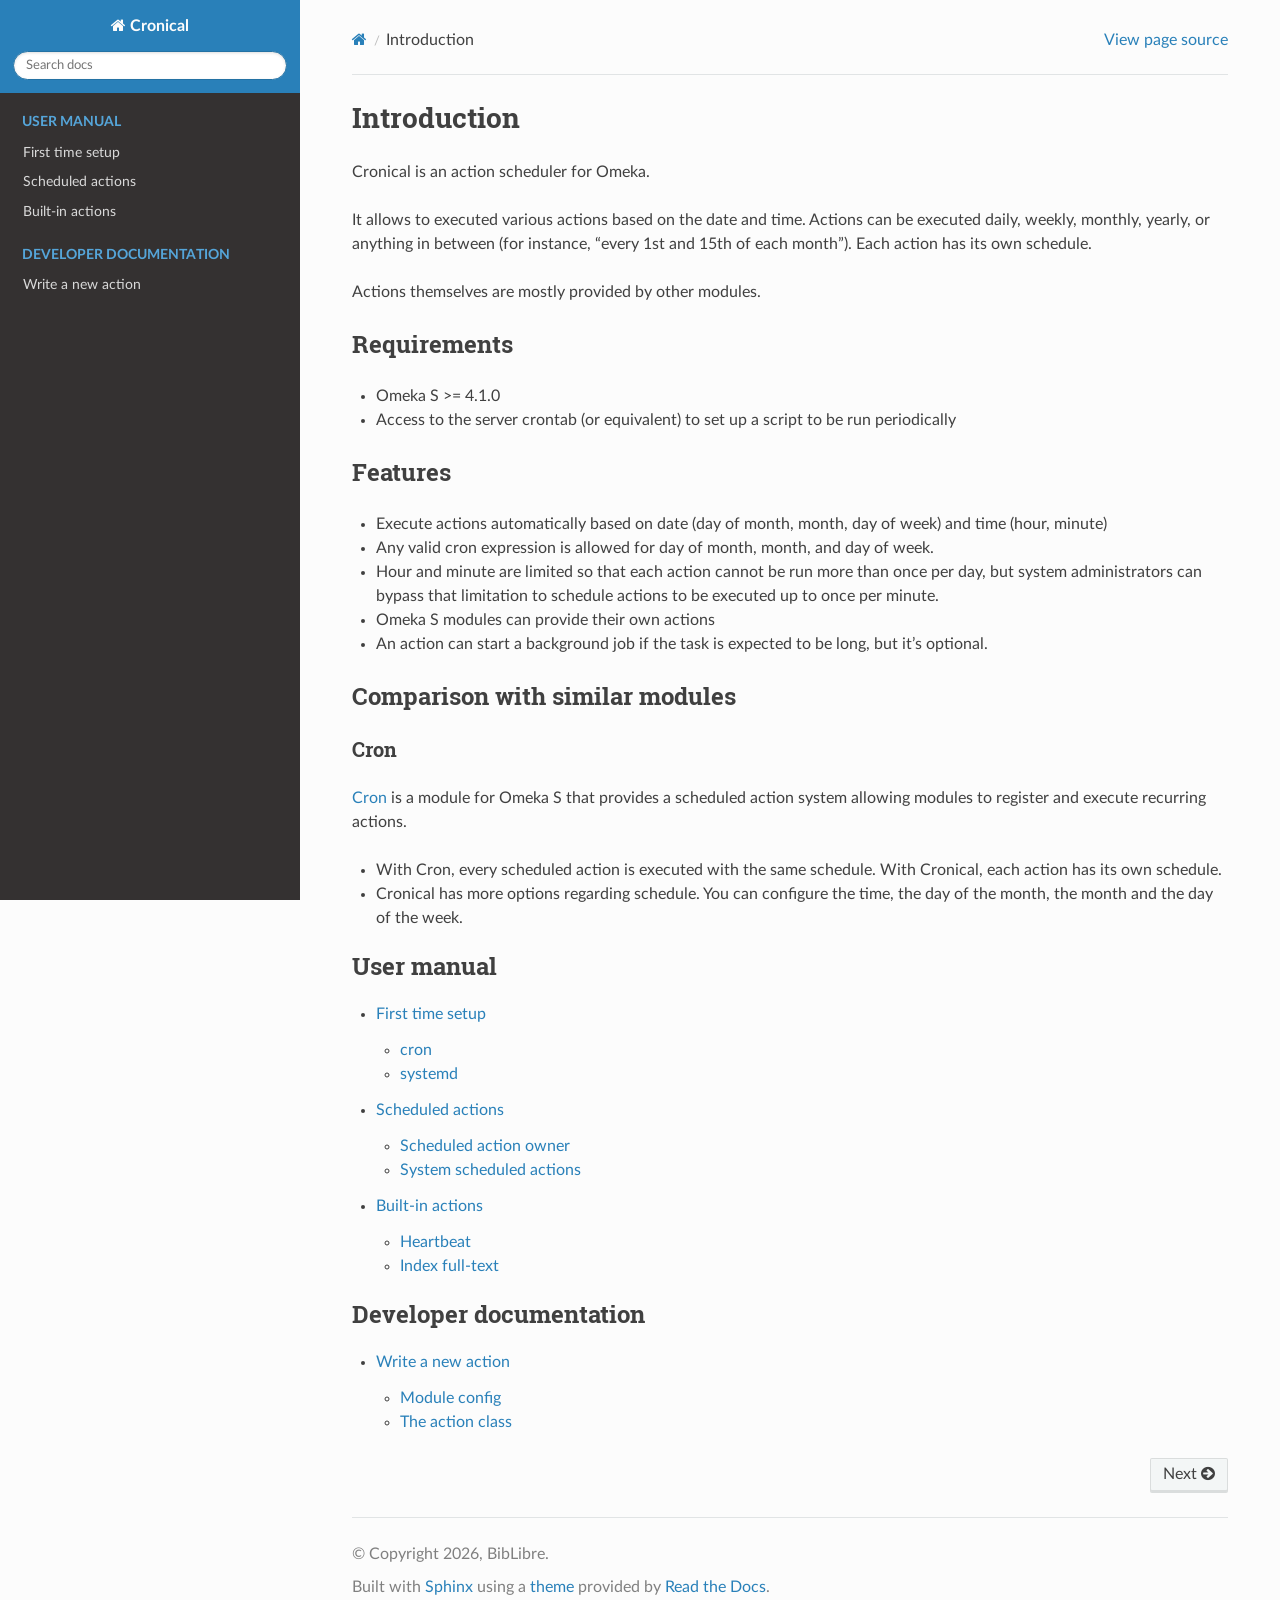
==== en/index.html @ c2c5d92f "Drone build: 1 Triggered-by: f2493c6658b05a4d5b00045bb28b6f10b53c7723" ====
<!DOCTYPE html>
<html class="writer-html5" lang="en" data-content_root="./">
<head>
  <meta charset="utf-8" /><meta name="viewport" content="width=device-width, initial-scale=1" />

  <meta name="viewport" content="width=device-width, initial-scale=1.0" />
  <title>Introduction &mdash; Cronical  documentation</title>
      <link rel="stylesheet" type="text/css" href="_static/pygments.css?v=b86133f3" />
      <link rel="stylesheet" type="text/css" href="_static/css/theme.css?v=9edc463e" />
      <link rel="stylesheet" type="text/css" href="_static/css/custom.css?v=e9c544c0" />

  
      <script src="_static/jquery.js?v=5d32c60e"></script>
      <script src="_static/_sphinx_javascript_frameworks_compat.js?v=2cd50e6c"></script>
      <script src="_static/documentation_options.js?v=5929fcd5"></script>
      <script src="_static/doctools.js?v=fd6eb6e6"></script>
      <script src="_static/sphinx_highlight.js?v=6ffebe34"></script>
    <script src="_static/js/theme.js"></script>
    <link rel="index" title="Index" href="genindex.html" />
    <link rel="search" title="Search" href="search.html" />
    <link rel="next" title="First time setup" href="first-time-setup.html" /> 
</head>

<body class="wy-body-for-nav"> 
  <div class="wy-grid-for-nav">
    <nav data-toggle="wy-nav-shift" class="wy-nav-side">
      <div class="wy-side-scroll">
        <div class="wy-side-nav-search" >

          
          
          <a href="#" class="icon icon-home">
            Cronical
          </a>
<div role="search">
  <form id="rtd-search-form" class="wy-form" action="search.html" method="get">
    <input type="text" name="q" placeholder="Search docs" aria-label="Search docs" />
    <input type="hidden" name="check_keywords" value="yes" />
    <input type="hidden" name="area" value="default" />
  </form>
</div>
        </div><div class="wy-menu wy-menu-vertical" data-spy="affix" role="navigation" aria-label="Navigation menu">
              <p class="caption" role="heading"><span class="caption-text">User manual</span></p>
<ul>
<li class="toctree-l1"><a class="reference internal" href="first-time-setup.html">First time setup</a></li>
<li class="toctree-l1"><a class="reference internal" href="scheduled-actions.html">Scheduled actions</a></li>
<li class="toctree-l1"><a class="reference internal" href="builtin-actions.html">Built-in actions</a></li>
</ul>
<p class="caption" role="heading"><span class="caption-text">Developer documentation</span></p>
<ul>
<li class="toctree-l1"><a class="reference internal" href="developer/write-new-action.html">Write a new action</a></li>
</ul>

        </div>
      </div>
    </nav>

    <section data-toggle="wy-nav-shift" class="wy-nav-content-wrap"><nav class="wy-nav-top" aria-label="Mobile navigation menu" >
          <i data-toggle="wy-nav-top" class="fa fa-bars"></i>
          <a href="#">Cronical</a>
      </nav>

      <div class="wy-nav-content">
        <div class="rst-content">
          <div role="navigation" aria-label="Page navigation">
  <ul class="wy-breadcrumbs">
      <li><a href="#" class="icon icon-home" aria-label="Home"></a></li>
      <li class="breadcrumb-item active">Introduction</li>
      <li class="wy-breadcrumbs-aside">
            <a href="_sources/index.rst.txt" rel="nofollow"> View page source</a>
      </li>
  </ul>
  <hr/>
</div>
          <div role="main" class="document" itemscope="itemscope" itemtype="http://schema.org/Article">
           <div itemprop="articleBody">
             
  <section id="introduction">
<h1>Introduction<a class="headerlink" href="#introduction" title="Link to this heading"></a></h1>
<p>Cronical is an action scheduler for Omeka.</p>
<p>It allows to executed various actions based on the date and time. Actions can
be executed daily, weekly, monthly, yearly, or anything in between (for
instance, “every 1st and 15th of each month”). Each action has its own
schedule.</p>
<p>Actions themselves are mostly provided by other modules.</p>
<section id="requirements">
<h2>Requirements<a class="headerlink" href="#requirements" title="Link to this heading"></a></h2>
<ul class="simple">
<li><p>Omeka S &gt;= 4.1.0</p></li>
<li><p>Access to the server crontab (or equivalent) to set up a script to be run
periodically</p></li>
</ul>
</section>
<section id="features">
<h2>Features<a class="headerlink" href="#features" title="Link to this heading"></a></h2>
<ul class="simple">
<li><p>Execute actions automatically based on date (day of month, month, day of
week) and time (hour, minute)</p></li>
<li><p>Any valid cron expression is allowed for day of month, month, and day of week.</p></li>
<li><p>Hour and minute are limited so that each action cannot be run more than once
per day, but system administrators can bypass that limitation to schedule
actions to be executed up to once per minute.</p></li>
<li><p>Omeka S modules can provide their own actions</p></li>
<li><p>An action can start a background job if the task is expected to be long, but
it’s optional.</p></li>
</ul>
</section>
<section id="comparison-with-similar-modules">
<h2>Comparison with similar modules<a class="headerlink" href="#comparison-with-similar-modules" title="Link to this heading"></a></h2>
<section id="cron">
<h3>Cron<a class="headerlink" href="#cron" title="Link to this heading"></a></h3>
<p><a class="reference external" href="https://omeka.org/s/modules/Cron/">Cron</a> is a module for Omeka S that provides
a scheduled action system allowing modules to register and execute recurring
actions.</p>
<ul class="simple">
<li><p>With Cron, every scheduled action is executed with the same schedule. With
Cronical, each action has its own schedule.</p></li>
<li><p>Cronical has more options regarding schedule. You can configure the time, the
day of the month, the month and the day of the week.</p></li>
</ul>
<div class="toctree-wrapper compound">
<p class="caption" role="heading"><span class="caption-text">User manual</span></p>
<ul>
<li class="toctree-l1"><a class="reference internal" href="first-time-setup.html">First time setup</a><ul>
<li class="toctree-l2"><a class="reference internal" href="first-time-setup.html#cron">cron</a></li>
<li class="toctree-l2"><a class="reference internal" href="first-time-setup.html#systemd">systemd</a></li>
</ul>
</li>
<li class="toctree-l1"><a class="reference internal" href="scheduled-actions.html">Scheduled actions</a><ul>
<li class="toctree-l2"><a class="reference internal" href="scheduled-actions.html#scheduled-action-owner">Scheduled action owner</a></li>
<li class="toctree-l2"><a class="reference internal" href="scheduled-actions.html#system-scheduled-actions">System scheduled actions</a></li>
</ul>
</li>
<li class="toctree-l1"><a class="reference internal" href="builtin-actions.html">Built-in actions</a><ul>
<li class="toctree-l2"><a class="reference internal" href="builtin-actions.html#heartbeat">Heartbeat</a></li>
<li class="toctree-l2"><a class="reference internal" href="builtin-actions.html#index-full-text">Index full-text</a></li>
</ul>
</li>
</ul>
</div>
<div class="toctree-wrapper compound">
<p class="caption" role="heading"><span class="caption-text">Developer documentation</span></p>
<ul>
<li class="toctree-l1"><a class="reference internal" href="developer/write-new-action.html">Write a new action</a><ul>
<li class="toctree-l2"><a class="reference internal" href="developer/write-new-action.html#module-config">Module config</a></li>
<li class="toctree-l2"><a class="reference internal" href="developer/write-new-action.html#the-action-class">The action class</a></li>
</ul>
</li>
</ul>
</div>
</section>
</section>
</section>


           </div>
          </div>
          <footer><div class="rst-footer-buttons" role="navigation" aria-label="Footer">
        <a href="first-time-setup.html" class="btn btn-neutral float-right" title="First time setup" accesskey="n" rel="next">Next <span class="fa fa-arrow-circle-right" aria-hidden="true"></span></a>
    </div>

  <hr/>

  <div role="contentinfo">
    <p>&#169; Copyright 2026, BibLibre.</p>
  </div>

  Built with <a href="https://www.sphinx-doc.org/">Sphinx</a> using a
    <a href="https://github.com/readthedocs/sphinx_rtd_theme">theme</a>
    provided by <a href="https://readthedocs.org">Read the Docs</a>.
   

</footer>
        </div>
      </div>
    </section>
  </div>
  <script>
      jQuery(function () {
          SphinxRtdTheme.Navigation.enable(true);
      });
  </script> 

</body>
</html>
---- en/_static/pygments.css ----
pre { line-height: 125%; }
td.linenos .normal { color: inherit; background-color: transparent; padding-left: 5px; padding-right: 5px; }
span.linenos { color: inherit; background-color: transparent; padding-left: 5px; padding-right: 5px; }
td.linenos .special { color: #000000; background-color: #ffffc0; padding-left: 5px; padding-right: 5px; }
span.linenos.special { color: #000000; background-color: #ffffc0; padding-left: 5px; padding-right: 5px; }
.highlight .hll { background-color: #ffffcc }
.highlight { background: #f8f8f8; }
.highlight .c { color: #3D7B7B; font-style: italic } /* Comment */
.highlight .err { border: 1px solid #F00 } /* Error */
.highlight .k { color: #008000; font-weight: bold } /* Keyword */
.highlight .o { color: #666 } /* Operator */
.highlight .ch { color: #3D7B7B; font-style: italic } /* Comment.Hashbang */
.highlight .cm { color: #3D7B7B; font-style: italic } /* Comment.Multiline */
.highlight .cp { color: #9C6500 } /* Comment.Preproc */
.highlight .cpf { color: #3D7B7B; font-style: italic } /* Comment.PreprocFile */
.highlight .c1 { color: #3D7B7B; font-style: italic } /* Comment.Single */
.highlight .cs { color: #3D7B7B; font-style: italic } /* Comment.Special */
.highlight .gd { color: #A00000 } /* Generic.Deleted */
.highlight .ge { font-style: italic } /* Generic.Emph */
.highlight .ges { font-weight: bold; font-style: italic } /* Generic.EmphStrong */
.highlight .gr { color: #E40000 } /* Generic.Error */
.highlight .gh { color: #000080; font-weight: bold } /* Generic.Heading */
.highlight .gi { color: #008400 } /* Generic.Inserted */
.highlight .go { color: #717171 } /* Generic.Output */
.highlight .gp { color: #000080; font-weight: bold } /* Generic.Prompt */
.highlight .gs { font-weight: bold } /* Generic.Strong */
.highlight .gu { color: #800080; font-weight: bold } /* Generic.Subheading */
.highlight .gt { color: #04D } /* Generic.Traceback */
.highlight .kc { color: #008000; font-weight: bold } /* Keyword.Constant */
.highlight .kd { color: #008000; font-weight: bold } /* Keyword.Declaration */
.highlight .kn { color: #008000; font-weight: bold } /* Keyword.Namespace */
.highlight .kp { color: #008000 } /* Keyword.Pseudo */
.highlight .kr { color: #008000; font-weight: bold } /* Keyword.Reserved */
.highlight .kt { color: #B00040 } /* Keyword.Type */
.highlight .m { color: #666 } /* Literal.Number */
.highlight .s { color: #BA2121 } /* Literal.String */
.highlight .na { color: #687822 } /* Name.Attribute */
.highlight .nb { color: #008000 } /* Name.Builtin */
.highlight .nc { color: #00F; font-weight: bold } /* Name.Class */
.highlight .no { color: #800 } /* Name.Constant */
.highlight .nd { color: #A2F } /* Name.Decorator */
.highlight .ni { color: #717171; font-weight: bold } /* Name.Entity */
.highlight .ne { color: #CB3F38; font-weight: bold } /* Name.Exception */
.highlight .nf { color: #00F } /* Name.Function */
.highlight .nl { color: #767600 } /* Name.Label */
.highlight .nn { color: #00F; font-weight: bold } /* Name.Namespace */
.highlight .nt { color: #008000; font-weight: bold } /* Name.Tag */
.highlight .nv { color: #19177C } /* Name.Variable */
.highlight .ow { color: #A2F; font-weight: bold } /* Operator.Word */
.highlight .w { color: #BBB } /* Text.Whitespace */
.highlight .mb { color: #666 } /* Literal.Number.Bin */
.highlight .mf { color: #666 } /* Literal.Number.Float */
.highlight .mh { color: #666 } /* Literal.Number.Hex */
.highlight .mi { color: #666 } /* Literal.Number.Integer */
.highlight .mo { color: #666 } /* Literal.Number.Oct */
.highlight .sa { color: #BA2121 } /* Literal.String.Affix */
.highlight .sb { color: #BA2121 } /* Literal.String.Backtick */
.highlight .sc { color: #BA2121 } /* Literal.String.Char */
.highlight .dl { color: #BA2121 } /* Literal.String.Delimiter */
.highlight .sd { color: #BA2121; font-style: italic } /* Literal.String.Doc */
.highlight .s2 { color: #BA2121 } /* Literal.String.Double */
.highlight .se { color: #AA5D1F; font-weight: bold } /* Literal.String.Escape */
.highlight .sh { color: #BA2121 } /* Literal.String.Heredoc */
.highlight .si { color: #A45A77; font-weight: bold } /* Literal.String.Interpol */
.highlight .sx { color: #008000 } /* Literal.String.Other */
.highlight .sr { color: #A45A77 } /* Literal.String.Regex */
.highlight .s1 { color: #BA2121 } /* Literal.String.Single */
.highlight .ss { color: #19177C } /* Literal.String.Symbol */
.highlight .bp { color: #008000 } /* Name.Builtin.Pseudo */
.highlight .fm { color: #00F } /* Name.Function.Magic */
.highlight .vc { color: #19177C } /* Name.Variable.Class */
.highlight .vg { color: #19177C } /* Name.Variable.Global */
.highlight .vi { color: #19177C } /* Name.Variable.Instance */
.highlight .vm { color: #19177C } /* Name.Variable.Magic */
.highlight .il { color: #666 } /* Literal.Number.Integer.Long */
---- en/_static/css/theme.css ----
html{box-sizing:border-box}*,:after,:before{box-sizing:inherit}article,aside,details,figcaption,figure,footer,header,hgroup,nav,section{display:block}audio,canvas,video{display:inline-block;*display:inline;*zoom:1}[hidden],audio:not([controls]){display:none}*{-webkit-box-sizing:border-box;-moz-box-sizing:border-box;box-sizing:border-box}html{font-size:100%;-webkit-text-size-adjust:100%;-ms-text-size-adjust:100%}body{margin:0}a:active,a:hover{outline:0}abbr[title]{border-bottom:1px dotted}b,strong{font-weight:700}blockquote{margin:0}dfn{font-style:italic}ins{background:#ff9;text-decoration:none}ins,mark{color:#000}mark{background:#ff0;font-style:italic;font-weight:700}.rst-content code,.rst-content tt,code,kbd,pre,samp{font-family:monospace,serif;_font-family:courier new,monospace;font-size:1em}pre{white-space:pre}q{quotes:none}q:after,q:before{content:"";content:none}small{font-size:85%}sub,sup{font-size:75%;line-height:0;position:relative;vertical-align:baseline}sup{top:-.5em}sub{bottom:-.25em}dl,ol,ul{margin:0;padding:0;list-style:none;list-style-image:none}li{list-style:none}dd{margin:0}img{border:0;-ms-interpolation-mode:bicubic;vertical-align:middle;max-width:100%}svg:not(:root){overflow:hidden}figure,form{margin:0}label{cursor:pointer}button,input,select,textarea{font-size:100%;margin:0;vertical-align:baseline;*vertical-align:middle}button,input{line-height:normal}button,input[type=button],input[type=reset],input[type=submit]{cursor:pointer;-webkit-appearance:button;*overflow:visible}button[disabled],input[disabled]{cursor:default}input[type=search]{-webkit-appearance:textfield;-moz-box-sizing:content-box;-webkit-box-sizing:content-box;box-sizing:content-box}textarea{resize:vertical}table{border-collapse:collapse;border-spacing:0}td{vertical-align:top}.chromeframe{margin:.2em 0;background:#ccc;color:#000;padding:.2em 0}.ir{display:block;border:0;text-indent:-999em;overflow:hidden;background-color:transparent;background-repeat:no-repeat;text-align:left;direction:ltr;*line-height:0}.ir br{display:none}.hidden{display:none!important;visibility:hidden}.visuallyhidden{border:0;clip:rect(0 0 0 0);height:1px;margin:-1px;overflow:hidden;padding:0;position:absolute;width:1px}.visuallyhidden.focusable:active,.visuallyhidden.focusable:focus{clip:auto;height:auto;margin:0;overflow:visible;position:static;width:auto}.invisible{visibility:hidden}.relative{position:relative}big,small{font-size:100%}@media print{body,html,section{background:none!important}*{box-shadow:none!important;text-shadow:none!important;filter:none!important;-ms-filter:none!important}a,a:visited{text-decoration:underline}.ir a:after,a[href^="#"]:after,a[href^="javascript:"]:after{content:""}blockquote,pre{page-break-inside:avoid}thead{display:table-header-group}img,tr{page-break-inside:avoid}img{max-width:100%!important}@page{margin:.5cm}.rst-content .toctree-wrapper>p.caption,h2,h3,p{orphans:3;widows:3}.rst-content .toctree-wrapper>p.caption,h2,h3{page-break-after:avoid}}.btn,.fa:before,.icon:before,.rst-content .admonition,.rst-content .admonition-title:before,.rst-content .admonition-todo,.rst-content .attention,.rst-content .caution,.rst-content .code-block-caption .headerlink:before,.rst-content .danger,.rst-content .eqno .headerlink:before,.rst-content .error,.rst-content .hint,.rst-content .important,.rst-content .note,.rst-content .seealso,.rst-content .tip,.rst-content .warning,.rst-content code.download span:first-child:before,.rst-content dl dt .headerlink:before,.rst-content h1 .headerlink:before,.rst-content h2 .headerlink:before,.rst-content h3 .headerlink:before,.rst-content h4 .headerlink:before,.rst-content h5 .headerlink:before,.rst-content h6 .headerlink:before,.rst-content p.caption .headerlink:before,.rst-content p .headerlink:before,.rst-content table>caption .headerlink:before,.rst-content tt.download span:first-child:before,.wy-alert,.wy-dropdown .caret:before,.wy-inline-validate.wy-inline-validate-danger .wy-input-context:before,.wy-inline-validate.wy-inline-validate-info .wy-input-context:before,.wy-inline-validate.wy-inline-validate-success .wy-input-context:before,.wy-inline-validate.wy-inline-validate-warning .wy-input-context:before,.wy-menu-vertical li.current>a button.toctree-expand:before,.wy-menu-vertical li.on a button.toctree-expand:before,.wy-menu-vertical li button.toctree-expand:before,input[type=color],input[type=date],input[type=datetime-local],input[type=datetime],input[type=email],input[type=month],input[type=number],input[type=password],input[type=search],input[type=tel],input[type=text],input[type=time],input[type=url],input[type=week],select,textarea{-webkit-font-smoothing:antialiased}.clearfix{*zoom:1}.clearfix:after,.clearfix:before{display:table;content:""}.clearfix:after{clear:both}/*!
 *  Font Awesome 4.7.0 by @davegandy - http://fontawesome.io - @fontawesome
 *  License - http://fontawesome.io/license (Font: SIL OFL 1.1, CSS: MIT License)
 */@font-face{font-family:FontAwesome;src:url(fonts/fontawesome-webfont.eot?674f50d287a8c48dc19ba404d20fe713);src:url(fonts/fontawesome-webfont.eot?674f50d287a8c48dc19ba404d20fe713?#iefix&v=4.7.0) format("embedded-opentype"),url(fonts/fontawesome-webfont.woff2?af7ae505a9eed503f8b8e6982036873e) format("woff2"),url(fonts/fontawesome-webfont.woff?fee66e712a8a08eef5805a46892932ad) format("woff"),url(fonts/fontawesome-webfont.ttf?b06871f281fee6b241d60582ae9369b9) format("truetype"),url(fonts/fontawesome-webfont.svg?912ec66d7572ff821749319396470bde#fontawesomeregular) format("svg");font-weight:400;font-style:normal}.fa,.icon,.rst-content .admonition-title,.rst-content .code-block-caption .headerlink,.rst-content .eqno .headerlink,.rst-content code.download span:first-child,.rst-content dl dt .headerlink,.rst-content h1 .headerlink,.rst-content h2 .headerlink,.rst-content h3 .headerlink,.rst-content h4 .headerlink,.rst-content h5 .headerlink,.rst-content h6 .headerlink,.rst-content p.caption .headerlink,.rst-content p .headerlink,.rst-content table>caption .headerlink,.rst-content tt.download span:first-child,.wy-menu-vertical li.current>a button.toctree-expand,.wy-menu-vertical li.on a button.toctree-expand,.wy-menu-vertical li button.toctree-expand{display:inline-block;font:normal normal normal 14px/1 FontAwesome;font-size:inherit;text-rendering:auto;-webkit-font-smoothing:antialiased;-moz-osx-font-smoothing:grayscale}.fa-lg{font-size:1.33333em;line-height:.75em;vertical-align:-15%}.fa-2x{font-size:2em}.fa-3x{font-size:3em}.fa-4x{font-size:4em}.fa-5x{font-size:5em}.fa-fw{width:1.28571em;text-align:center}.fa-ul{padding-left:0;margin-left:2.14286em;list-style-type:none}.fa-ul>li{position:relative}.fa-li{position:absolute;left:-2.14286em;width:2.14286em;top:.14286em;text-align:center}.fa-li.fa-lg{left:-1.85714em}.fa-border{padding:.2em .25em .15em;border:.08em solid #eee;border-radius:.1em}.fa-pull-left{float:left}.fa-pull-right{float:right}.fa-pull-left.icon,.fa.fa-pull-left,.rst-content .code-block-caption .fa-pull-left.headerlink,.rst-content .eqno .fa-pull-left.headerlink,.rst-content .fa-pull-left.admonition-title,.rst-content code.download span.fa-pull-left:first-child,.rst-content dl dt .fa-pull-left.headerlink,.rst-content h1 .fa-pull-left.headerlink,.rst-content h2 .fa-pull-left.headerlink,.rst-content h3 .fa-pull-left.headerlink,.rst-content h4 .fa-pull-left.headerlink,.rst-content h5 .fa-pull-left.headerlink,.rst-content h6 .fa-pull-left.headerlink,.rst-content p .fa-pull-left.headerlink,.rst-content table>caption .fa-pull-left.headerlink,.rst-content tt.download span.fa-pull-left:first-child,.wy-menu-vertical li.current>a button.fa-pull-left.toctree-expand,.wy-menu-vertical li.on a button.fa-pull-left.toctree-expand,.wy-menu-vertical li button.fa-pull-left.toctree-expand{margin-right:.3em}.fa-pull-right.icon,.fa.fa-pull-right,.rst-content .code-block-caption .fa-pull-right.headerlink,.rst-content .eqno .fa-pull-right.headerlink,.rst-content .fa-pull-right.admonition-title,.rst-content code.download span.fa-pull-right:first-child,.rst-content dl dt .fa-pull-right.headerlink,.rst-content h1 .fa-pull-right.headerlink,.rst-content h2 .fa-pull-right.headerlink,.rst-content h3 .fa-pull-right.headerlink,.rst-content h4 .fa-pull-right.headerlink,.rst-content h5 .fa-pull-right.headerlink,.rst-content h6 .fa-pull-right.headerlink,.rst-content p .fa-pull-right.headerlink,.rst-content table>caption .fa-pull-right.headerlink,.rst-content tt.download span.fa-pull-right:first-child,.wy-menu-vertical li.current>a button.fa-pull-right.toctree-expand,.wy-menu-vertical li.on a button.fa-pull-right.toctree-expand,.wy-menu-vertical li button.fa-pull-right.toctree-expand{margin-left:.3em}.pull-right{float:right}.pull-left{float:left}.fa.pull-left,.pull-left.icon,.rst-content .code-block-caption .pull-left.headerlink,.rst-content .eqno .pull-left.headerlink,.rst-content .pull-left.admonition-title,.rst-content code.download span.pull-left:first-child,.rst-content dl dt .pull-left.headerlink,.rst-content h1 .pull-left.headerlink,.rst-content h2 .pull-left.headerlink,.rst-content h3 .pull-left.headerlink,.rst-content h4 .pull-left.headerlink,.rst-content h5 .pull-left.headerlink,.rst-content h6 .pull-left.headerlink,.rst-content p .pull-left.headerlink,.rst-content table>caption .pull-left.headerlink,.rst-content tt.download span.pull-left:first-child,.wy-menu-vertical li.current>a button.pull-left.toctree-expand,.wy-menu-vertical li.on a button.pull-left.toctree-expand,.wy-menu-vertical li button.pull-left.toctree-expand{margin-right:.3em}.fa.pull-right,.pull-right.icon,.rst-content .code-block-caption .pull-right.headerlink,.rst-content .eqno .pull-right.headerlink,.rst-content .pull-right.admonition-title,.rst-content code.download span.pull-right:first-child,.rst-content dl dt .pull-right.headerlink,.rst-content h1 .pull-right.headerlink,.rst-content h2 .pull-right.headerlink,.rst-content h3 .pull-right.headerlink,.rst-content h4 .pull-right.headerlink,.rst-content h5 .pull-right.headerlink,.rst-content h6 .pull-right.headerlink,.rst-content p .pull-right.headerlink,.rst-content table>caption .pull-right.headerlink,.rst-content tt.download span.pull-right:first-child,.wy-menu-vertical li.current>a button.pull-right.toctree-expand,.wy-menu-vertical li.on a button.pull-right.toctree-expand,.wy-menu-vertical li button.pull-right.toctree-expand{margin-left:.3em}.fa-spin{-webkit-animation:fa-spin 2s linear infinite;animation:fa-spin 2s linear infinite}.fa-pulse{-webkit-animation:fa-spin 1s steps(8) infinite;animation:fa-spin 1s steps(8) infinite}@-webkit-keyframes fa-spin{0%{-webkit-transform:rotate(0deg);transform:rotate(0deg)}to{-webkit-transform:rotate(359deg);transform:rotate(359deg)}}@keyframes fa-spin{0%{-webkit-transform:rotate(0deg);transform:rotate(0deg)}to{-webkit-transform:rotate(359deg);transform:rotate(359deg)}}.fa-rotate-90{-ms-filter:"progid:DXImageTransform.Microsoft.BasicImage(rotation=1)";-webkit-transform:rotate(90deg);-ms-transform:rotate(90deg);transform:rotate(90deg)}.fa-rotate-180{-ms-filter:"progid:DXImageTransform.Microsoft.BasicImage(rotation=2)";-webkit-transform:rotate(180deg);-ms-transform:rotate(180deg);transform:rotate(180deg)}.fa-rotate-270{-ms-filter:"progid:DXImageTransform.Microsoft.BasicImage(rotation=3)";-webkit-transform:rotate(270deg);-ms-transform:rotate(270deg);transform:rotate(270deg)}.fa-flip-horizontal{-ms-filter:"progid:DXImageTransform.Microsoft.BasicImage(rotation=0, mirror=1)";-webkit-transform:scaleX(-1);-ms-transform:scaleX(-1);transform:scaleX(-1)}.fa-flip-vertical{-ms-filter:"progid:DXImageTransform.Microsoft.BasicImage(rotation=2, mirror=1)";-webkit-transform:scaleY(-1);-ms-transform:scaleY(-1);transform:scaleY(-1)}:root .fa-flip-horizontal,:root .fa-flip-vertical,:root .fa-rotate-90,:root .fa-rotate-180,:root .fa-rotate-270{filter:none}.fa-stack{position:relative;display:inline-block;width:2em;height:2em;line-height:2em;vertical-align:middle}.fa-stack-1x,.fa-stack-2x{position:absolute;left:0;width:100%;text-align:center}.fa-stack-1x{line-height:inherit}.fa-stack-2x{font-size:2em}.fa-inverse{color:#fff}.fa-glass:before{content:""}.fa-music:before{content:""}.fa-search:before,.icon-search:before{content:""}.fa-envelope-o:before{content:""}.fa-heart:before{content:""}.fa-star:before{content:""}.fa-star-o:before{content:""}.fa-user:before{content:""}.fa-film:before{content:""}.fa-th-large:before{content:""}.fa-th:before{content:""}.fa-th-list:before{content:""}.fa-check:before{content:""}.fa-close:before,.fa-remove:before,.fa-times:before{content:""}.fa-search-plus:before{content:""}.fa-search-minus:before{content:""}.fa-power-off:before{content:""}.fa-signal:before{content:""}.fa-cog:before,.fa-gear:before{content:""}.fa-trash-o:before{content:""}.fa-home:before,.icon-home:before{content:""}.fa-file-o:before{content:""}.fa-clock-o:before{content:""}.fa-road:before{content:""}.fa-download:before,.rst-content code.download span:first-child:before,.rst-content tt.download span:first-child:before{content:""}.fa-arrow-circle-o-down:before{content:""}.fa-arrow-circle-o-up:before{content:""}.fa-inbox:before{content:""}.fa-play-circle-o:before{content:""}.fa-repeat:before,.fa-rotate-right:before{content:""}.fa-refresh:before{content:""}.fa-list-alt:before{content:""}.fa-lock:before{content:""}.fa-flag:before{content:""}.fa-headphones:before{content:""}.fa-volume-off:before{content:""}.fa-volume-down:before{content:""}.fa-volume-up:before{content:""}.fa-qrcode:before{content:""}.fa-barcode:before{content:""}.fa-tag:before{content:""}.fa-tags:before{content:""}.fa-book:before,.icon-book:before{content:""}.fa-bookmark:before{content:""}.fa-print:before{content:""}.fa-camera:before{content:""}.fa-font:before{content:""}.fa-bold:before{content:""}.fa-italic:before{content:""}.fa-text-height:before{content:""}.fa-text-width:before{content:""}.fa-align-left:before{content:""}.fa-align-center:before{content:""}.fa-align-right:before{content:""}.fa-align-justify:before{content:""}.fa-list:before{content:""}.fa-dedent:before,.fa-outdent:before{content:""}.fa-indent:before{content:""}.fa-video-camera:before{content:""}.fa-image:before,.fa-photo:before,.fa-picture-o:before{content:""}.fa-pencil:before{content:""}.fa-map-marker:before{content:""}.fa-adjust:before{content:""}.fa-tint:before{content:""}.fa-edit:before,.fa-pencil-square-o:before{content:""}.fa-share-square-o:before{content:""}.fa-check-square-o:before{content:""}.fa-arrows:before{content:""}.fa-step-backward:before{content:""}.fa-fast-backward:before{content:""}.fa-backward:before{content:""}.fa-play:before{content:""}.fa-pause:before{content:""}.fa-stop:before{content:""}.fa-forward:before{content:""}.fa-fast-forward:before{content:""}.fa-step-forward:before{content:""}.fa-eject:before{content:""}.fa-chevron-left:before{content:""}.fa-chevron-right:before{content:""}.fa-plus-circle:before{content:""}.fa-minus-circle:before{content:""}.fa-times-circle:before,.wy-inline-validate.wy-inline-validate-danger .wy-input-context:before{content:""}.fa-check-circle:before,.wy-inline-validate.wy-inline-validate-success .wy-input-context:before{content:""}.fa-question-circle:before{content:""}.fa-info-circle:before{content:""}.fa-crosshairs:before{content:""}.fa-times-circle-o:before{content:""}.fa-check-circle-o:before{content:""}.fa-ban:before{content:""}.fa-arrow-left:before{content:""}.fa-arrow-right:before{content:""}.fa-arrow-up:before{content:""}.fa-arrow-down:before{content:""}.fa-mail-forward:before,.fa-share:before{content:""}.fa-expand:before{content:""}.fa-compress:before{content:""}.fa-plus:before{content:""}.fa-minus:before{content:""}.fa-asterisk:before{content:""}.fa-exclamation-circle:before,.rst-content .admonition-title:before,.wy-inline-validate.wy-inline-validate-info .wy-input-context:before,.wy-inline-validate.wy-inline-validate-warning .wy-input-context:before{content:""}.fa-gift:before{content:""}.fa-leaf:before{content:""}.fa-fire:before,.icon-fire:before{content:""}.fa-eye:before{content:""}.fa-eye-slash:before{content:""}.fa-exclamation-triangle:before,.fa-warning:before{content:""}.fa-plane:before{content:""}.fa-calendar:before{content:""}.fa-random:before{content:""}.fa-comment:before{content:""}.fa-magnet:before{content:""}.fa-chevron-up:before{content:""}.fa-chevron-down:before{content:""}.fa-retweet:before{content:""}.fa-shopping-cart:before{content:""}.fa-folder:before{content:""}.fa-folder-open:before{content:""}.fa-arrows-v:before{content:""}.fa-arrows-h:before{content:""}.fa-bar-chart-o:before,.fa-bar-chart:before{content:""}.fa-twitter-square:before{content:""}.fa-facebook-square:before{content:""}.fa-camera-retro:before{content:""}.fa-key:before{content:""}.fa-cogs:before,.fa-gears:before{content:""}.fa-comments:before{content:""}.fa-thumbs-o-up:before{content:""}.fa-thumbs-o-down:before{content:""}.fa-star-half:before{content:""}.fa-heart-o:before{content:""}.fa-sign-out:before{content:""}.fa-linkedin-square:before{content:""}.fa-thumb-tack:before{content:""}.fa-external-link:before{content:""}.fa-sign-in:before{content:""}.fa-trophy:before{content:""}.fa-github-square:before{content:""}.fa-upload:before{content:""}.fa-lemon-o:before{content:""}.fa-phone:before{content:""}.fa-square-o:before{content:""}.fa-bookmark-o:before{content:""}.fa-phone-square:before{content:""}.fa-twitter:before{content:""}.fa-facebook-f:before,.fa-facebook:before{content:""}.fa-github:before,.icon-github:before{content:""}.fa-unlock:before{content:""}.fa-credit-card:before{content:""}.fa-feed:before,.fa-rss:before{content:""}.fa-hdd-o:before{content:""}.fa-bullhorn:before{content:""}.fa-bell:before{content:""}.fa-certificate:before{content:""}.fa-hand-o-right:before{content:""}.fa-hand-o-left:before{content:""}.fa-hand-o-up:before{content:""}.fa-hand-o-down:before{content:""}.fa-arrow-circle-left:before,.icon-circle-arrow-left:before{content:""}.fa-arrow-circle-right:before,.icon-circle-arrow-right:before{content:""}.fa-arrow-circle-up:before{content:""}.fa-arrow-circle-down:before{content:""}.fa-globe:before{content:""}.fa-wrench:before{content:""}.fa-tasks:before{content:""}.fa-filter:before{content:""}.fa-briefcase:before{content:""}.fa-arrows-alt:before{content:""}.fa-group:before,.fa-users:before{content:""}.fa-chain:before,.fa-link:before,.icon-link:before{content:""}.fa-cloud:before{content:""}.fa-flask:before{content:""}.fa-cut:before,.fa-scissors:before{content:""}.fa-copy:before,.fa-files-o:before{content:""}.fa-paperclip:before{content:""}.fa-floppy-o:before,.fa-save:before{content:""}.fa-square:before{content:""}.fa-bars:before,.fa-navicon:before,.fa-reorder:before{content:""}.fa-list-ul:before{content:""}.fa-list-ol:before{content:""}.fa-strikethrough:before{content:""}.fa-underline:before{content:""}.fa-table:before{content:""}.fa-magic:before{content:""}.fa-truck:before{content:""}.fa-pinterest:before{content:""}.fa-pinterest-square:before{content:""}.fa-google-plus-square:before{content:""}.fa-google-plus:before{content:""}.fa-money:before{content:""}.fa-caret-down:before,.icon-caret-down:before,.wy-dropdown .caret:before{content:""}.fa-caret-up:before{content:""}.fa-caret-left:before{content:""}.fa-caret-right:before{content:""}.fa-columns:before{content:""}.fa-sort:before,.fa-unsorted:before{content:""}.fa-sort-desc:before,.fa-sort-down:before{content:""}.fa-sort-asc:before,.fa-sort-up:before{content:""}.fa-envelope:before{content:""}.fa-linkedin:before{content:""}.fa-rotate-left:before,.fa-undo:before{content:""}.fa-gavel:before,.fa-legal:before{content:""}.fa-dashboard:before,.fa-tachometer:before{content:""}.fa-comment-o:before{content:""}.fa-comments-o:before{content:""}.fa-bolt:before,.fa-flash:before{content:""}.fa-sitemap:before{content:""}.fa-umbrella:before{content:""}.fa-clipboard:before,.fa-paste:before{content:""}.fa-lightbulb-o:before{content:""}.fa-exchange:before{content:""}.fa-cloud-download:before{content:""}.fa-cloud-upload:before{content:""}.fa-user-md:before{content:""}.fa-stethoscope:before{content:""}.fa-suitcase:before{content:""}.fa-bell-o:before{content:""}.fa-coffee:before{content:""}.fa-cutlery:before{content:""}.fa-file-text-o:before{content:""}.fa-building-o:before{content:""}.fa-hospital-o:before{content:""}.fa-ambulance:before{content:""}.fa-medkit:before{content:""}.fa-fighter-jet:before{content:""}.fa-beer:before{content:""}.fa-h-square:before{content:""}.fa-plus-square:before{content:""}.fa-angle-double-left:before{content:""}.fa-angle-double-right:before{content:""}.fa-angle-double-up:before{content:""}.fa-angle-double-down:before{content:""}.fa-angle-left:before{content:""}.fa-angle-right:before{content:""}.fa-angle-up:before{content:""}.fa-angle-down:before{content:""}.fa-desktop:before{content:""}.fa-laptop:before{content:""}.fa-tablet:before{content:""}.fa-mobile-phone:before,.fa-mobile:before{content:""}.fa-circle-o:before{content:""}.fa-quote-left:before{content:""}.fa-quote-right:before{content:""}.fa-spinner:before{content:""}.fa-circle:before{content:""}.fa-mail-reply:before,.fa-reply:before{content:""}.fa-github-alt:before{content:""}.fa-folder-o:before{content:""}.fa-folder-open-o:before{content:""}.fa-smile-o:before{content:""}.fa-frown-o:before{content:""}.fa-meh-o:before{content:""}.fa-gamepad:before{content:""}.fa-keyboard-o:before{content:""}.fa-flag-o:before{content:""}.fa-flag-checkered:before{content:""}.fa-terminal:before{content:""}.fa-code:before{content:""}.fa-mail-reply-all:before,.fa-reply-all:before{content:""}.fa-star-half-empty:before,.fa-star-half-full:before,.fa-star-half-o:before{content:""}.fa-location-arrow:before{content:""}.fa-crop:before{content:""}.fa-code-fork:before{content:""}.fa-chain-broken:before,.fa-unlink:before{content:""}.fa-question:before{content:""}.fa-info:before{content:""}.fa-exclamation:before{content:""}.fa-superscript:before{content:""}.fa-subscript:before{content:""}.fa-eraser:before{content:""}.fa-puzzle-piece:before{content:""}.fa-microphone:before{content:""}.fa-microphone-slash:before{content:""}.fa-shield:before{content:""}.fa-calendar-o:before{content:""}.fa-fire-extinguisher:before{content:""}.fa-rocket:before{content:""}.fa-maxcdn:before{content:""}.fa-chevron-circle-left:before{content:""}.fa-chevron-circle-right:before{content:""}.fa-chevron-circle-up:before{content:""}.fa-chevron-circle-down:before{content:""}.fa-html5:before{content:""}.fa-css3:before{content:""}.fa-anchor:before{content:""}.fa-unlock-alt:before{content:""}.fa-bullseye:before{content:""}.fa-ellipsis-h:before{content:""}.fa-ellipsis-v:before{content:""}.fa-rss-square:before{content:""}.fa-play-circle:before{content:""}.fa-ticket:before{content:""}.fa-minus-square:before{content:""}.fa-minus-square-o:before,.wy-menu-vertical li.current>a button.toctree-expand:before,.wy-menu-vertical li.on a button.toctree-expand:before{content:""}.fa-level-up:before{content:""}.fa-level-down:before{content:""}.fa-check-square:before{content:""}.fa-pencil-square:before{content:""}.fa-external-link-square:before{content:""}.fa-share-square:before{content:""}.fa-compass:before{content:""}.fa-caret-square-o-down:before,.fa-toggle-down:before{content:""}.fa-caret-square-o-up:before,.fa-toggle-up:before{content:""}.fa-caret-square-o-right:before,.fa-toggle-right:before{content:""}.fa-eur:before,.fa-euro:before{content:""}.fa-gbp:before{content:""}.fa-dollar:before,.fa-usd:before{content:""}.fa-inr:before,.fa-rupee:before{content:""}.fa-cny:before,.fa-jpy:before,.fa-rmb:before,.fa-yen:before{content:""}.fa-rouble:before,.fa-rub:before,.fa-ruble:before{content:""}.fa-krw:before,.fa-won:before{content:""}.fa-bitcoin:before,.fa-btc:before{content:""}.fa-file:before{content:""}.fa-file-text:before{content:""}.fa-sort-alpha-asc:before{content:""}.fa-sort-alpha-desc:before{content:""}.fa-sort-amount-asc:before{content:""}.fa-sort-amount-desc:before{content:""}.fa-sort-numeric-asc:before{content:""}.fa-sort-numeric-desc:before{content:""}.fa-thumbs-up:before{content:""}.fa-thumbs-down:before{content:""}.fa-youtube-square:before{content:""}.fa-youtube:before{content:""}.fa-xing:before{content:""}.fa-xing-square:before{content:""}.fa-youtube-play:before{content:""}.fa-dropbox:before{content:""}.fa-stack-overflow:before{content:""}.fa-instagram:before{content:""}.fa-flickr:before{content:""}.fa-adn:before{content:""}.fa-bitbucket:before,.icon-bitbucket:before{content:""}.fa-bitbucket-square:before{content:""}.fa-tumblr:before{content:""}.fa-tumblr-square:before{content:""}.fa-long-arrow-down:before{content:""}.fa-long-arrow-up:before{content:""}.fa-long-arrow-left:before{content:""}.fa-long-arrow-right:before{content:""}.fa-apple:before{content:""}.fa-windows:before{content:""}.fa-android:before{content:""}.fa-linux:before{content:""}.fa-dribbble:before{content:""}.fa-skype:before{content:""}.fa-foursquare:before{content:""}.fa-trello:before{content:""}.fa-female:before{content:""}.fa-male:before{content:""}.fa-gittip:before,.fa-gratipay:before{content:""}.fa-sun-o:before{content:""}.fa-moon-o:before{content:""}.fa-archive:before{content:""}.fa-bug:before{content:""}.fa-vk:before{content:""}.fa-weibo:before{content:""}.fa-renren:before{content:""}.fa-pagelines:before{content:""}.fa-stack-exchange:before{content:""}.fa-arrow-circle-o-right:before{content:""}.fa-arrow-circle-o-left:before{content:""}.fa-caret-square-o-left:before,.fa-toggle-left:before{content:""}.fa-dot-circle-o:before{content:""}.fa-wheelchair:before{content:""}.fa-vimeo-square:before{content:""}.fa-try:before,.fa-turkish-lira:before{content:""}.fa-plus-square-o:before,.wy-menu-vertical li button.toctree-expand:before{content:""}.fa-space-shuttle:before{content:""}.fa-slack:before{content:""}.fa-envelope-square:before{content:""}.fa-wordpress:before{content:""}.fa-openid:before{content:""}.fa-bank:before,.fa-institution:before,.fa-university:before{content:""}.fa-graduation-cap:before,.fa-mortar-board:before{content:""}.fa-yahoo:before{content:""}.fa-google:before{content:""}.fa-reddit:before{content:""}.fa-reddit-square:before{content:""}.fa-stumbleupon-circle:before{content:""}.fa-stumbleupon:before{content:""}.fa-delicious:before{content:""}.fa-digg:before{content:""}.fa-pied-piper-pp:before{content:""}.fa-pied-piper-alt:before{content:""}.fa-drupal:before{content:""}.fa-joomla:before{content:""}.fa-language:before{content:""}.fa-fax:before{content:""}.fa-building:before{content:""}.fa-child:before{content:""}.fa-paw:before{content:""}.fa-spoon:before{content:""}.fa-cube:before{content:""}.fa-cubes:before{content:""}.fa-behance:before{content:""}.fa-behance-square:before{content:""}.fa-steam:before{content:""}.fa-steam-square:before{content:""}.fa-recycle:before{content:""}.fa-automobile:before,.fa-car:before{content:""}.fa-cab:before,.fa-taxi:before{content:""}.fa-tree:before{content:""}.fa-spotify:before{content:""}.fa-deviantart:before{content:""}.fa-soundcloud:before{content:""}.fa-database:before{content:""}.fa-file-pdf-o:before{content:""}.fa-file-word-o:before{content:""}.fa-file-excel-o:before{content:""}.fa-file-powerpoint-o:before{content:""}.fa-file-image-o:before,.fa-file-photo-o:before,.fa-file-picture-o:before{content:""}.fa-file-archive-o:before,.fa-file-zip-o:before{content:""}.fa-file-audio-o:before,.fa-file-sound-o:before{content:""}.fa-file-movie-o:before,.fa-file-video-o:before{content:""}.fa-file-code-o:before{content:""}.fa-vine:before{content:""}.fa-codepen:before{content:""}.fa-jsfiddle:before{content:""}.fa-life-bouy:before,.fa-life-buoy:before,.fa-life-ring:before,.fa-life-saver:before,.fa-support:before{content:""}.fa-circle-o-notch:before{content:""}.fa-ra:before,.fa-rebel:before,.fa-resistance:before{content:""}.fa-empire:before,.fa-ge:before{content:""}.fa-git-square:before{content:""}.fa-git:before{content:""}.fa-hacker-news:before,.fa-y-combinator-square:before,.fa-yc-square:before{content:""}.fa-tencent-weibo:before{content:""}.fa-qq:before{content:""}.fa-wechat:before,.fa-weixin:before{content:""}.fa-paper-plane:before,.fa-send:before{content:""}.fa-paper-plane-o:before,.fa-send-o:before{content:""}.fa-history:before{content:""}.fa-circle-thin:before{content:""}.fa-header:before{content:""}.fa-paragraph:before{content:""}.fa-sliders:before{content:""}.fa-share-alt:before{content:""}.fa-share-alt-square:before{content:""}.fa-bomb:before{content:""}.fa-futbol-o:before,.fa-soccer-ball-o:before{content:""}.fa-tty:before{content:""}.fa-binoculars:before{content:""}.fa-plug:before{content:""}.fa-slideshare:before{content:""}.fa-twitch:before{content:""}.fa-yelp:before{content:""}.fa-newspaper-o:before{content:""}.fa-wifi:before{content:""}.fa-calculator:before{content:""}.fa-paypal:before{content:""}.fa-google-wallet:before{content:""}.fa-cc-visa:before{content:""}.fa-cc-mastercard:before{content:""}.fa-cc-discover:before{content:""}.fa-cc-amex:before{content:""}.fa-cc-paypal:before{content:""}.fa-cc-stripe:before{content:""}.fa-bell-slash:before{content:""}.fa-bell-slash-o:before{content:""}.fa-trash:before{content:""}.fa-copyright:before{content:""}.fa-at:before{content:""}.fa-eyedropper:before{content:""}.fa-paint-brush:before{content:""}.fa-birthday-cake:before{content:""}.fa-area-chart:before{content:""}.fa-pie-chart:before{content:""}.fa-line-chart:before{content:""}.fa-lastfm:before{content:""}.fa-lastfm-square:before{content:""}.fa-toggle-off:before{content:""}.fa-toggle-on:before{content:""}.fa-bicycle:before{content:""}.fa-bus:before{content:""}.fa-ioxhost:before{content:""}.fa-angellist:before{content:""}.fa-cc:before{content:""}.fa-ils:before,.fa-shekel:before,.fa-sheqel:before{content:""}.fa-meanpath:before{content:""}.fa-buysellads:before{content:""}.fa-connectdevelop:before{content:""}.fa-dashcube:before{content:""}.fa-forumbee:before{content:""}.fa-leanpub:before{content:""}.fa-sellsy:before{content:""}.fa-shirtsinbulk:before{content:""}.fa-simplybuilt:before{content:""}.fa-skyatlas:before{content:""}.fa-cart-plus:before{content:""}.fa-cart-arrow-down:before{content:""}.fa-diamond:before{content:""}.fa-ship:before{content:""}.fa-user-secret:before{content:""}.fa-motorcycle:before{content:""}.fa-street-view:before{content:""}.fa-heartbeat:before{content:""}.fa-venus:before{content:""}.fa-mars:before{content:""}.fa-mercury:before{content:""}.fa-intersex:before,.fa-transgender:before{content:""}.fa-transgender-alt:before{content:""}.fa-venus-double:before{content:""}.fa-mars-double:before{content:""}.fa-venus-mars:before{content:""}.fa-mars-stroke:before{content:""}.fa-mars-stroke-v:before{content:""}.fa-mars-stroke-h:before{content:""}.fa-neuter:before{content:""}.fa-genderless:before{content:""}.fa-facebook-official:before{content:""}.fa-pinterest-p:before{content:""}.fa-whatsapp:before{content:""}.fa-server:before{content:""}.fa-user-plus:before{content:""}.fa-user-times:before{content:""}.fa-bed:before,.fa-hotel:before{content:""}.fa-viacoin:before{content:""}.fa-train:before{content:""}.fa-subway:before{content:""}.fa-medium:before{content:""}.fa-y-combinator:before,.fa-yc:before{content:""}.fa-optin-monster:before{content:""}.fa-opencart:before{content:""}.fa-expeditedssl:before{content:""}.fa-battery-4:before,.fa-battery-full:before,.fa-battery:before{content:""}.fa-battery-3:before,.fa-battery-three-quarters:before{content:""}.fa-battery-2:before,.fa-battery-half:before{content:""}.fa-battery-1:before,.fa-battery-quarter:before{content:""}.fa-battery-0:before,.fa-battery-empty:before{content:""}.fa-mouse-pointer:before{content:""}.fa-i-cursor:before{content:""}.fa-object-group:before{content:""}.fa-object-ungroup:before{content:""}.fa-sticky-note:before{content:""}.fa-sticky-note-o:before{content:""}.fa-cc-jcb:before{content:""}.fa-cc-diners-club:before{content:""}.fa-clone:before{content:""}.fa-balance-scale:before{content:""}.fa-hourglass-o:before{content:""}.fa-hourglass-1:before,.fa-hourglass-start:before{content:""}.fa-hourglass-2:before,.fa-hourglass-half:before{content:""}.fa-hourglass-3:before,.fa-hourglass-end:before{content:""}.fa-hourglass:before{content:""}.fa-hand-grab-o:before,.fa-hand-rock-o:before{content:""}.fa-hand-paper-o:before,.fa-hand-stop-o:before{content:""}.fa-hand-scissors-o:before{content:""}.fa-hand-lizard-o:before{content:""}.fa-hand-spock-o:before{content:""}.fa-hand-pointer-o:before{content:""}.fa-hand-peace-o:before{content:""}.fa-trademark:before{content:""}.fa-registered:before{content:""}.fa-creative-commons:before{content:""}.fa-gg:before{content:""}.fa-gg-circle:before{content:""}.fa-tripadvisor:before{content:""}.fa-odnoklassniki:before{content:""}.fa-odnoklassniki-square:before{content:""}.fa-get-pocket:before{content:""}.fa-wikipedia-w:before{content:""}.fa-safari:before{content:""}.fa-chrome:before{content:""}.fa-firefox:before{content:""}.fa-opera:before{content:""}.fa-internet-explorer:before{content:""}.fa-television:before,.fa-tv:before{content:""}.fa-contao:before{content:""}.fa-500px:before{content:""}.fa-amazon:before{content:""}.fa-calendar-plus-o:before{content:""}.fa-calendar-minus-o:before{content:""}.fa-calendar-times-o:before{content:""}.fa-calendar-check-o:before{content:""}.fa-industry:before{content:""}.fa-map-pin:before{content:""}.fa-map-signs:before{content:""}.fa-map-o:before{content:""}.fa-map:before{content:""}.fa-commenting:before{content:""}.fa-commenting-o:before{content:""}.fa-houzz:before{content:""}.fa-vimeo:before{content:""}.fa-black-tie:before{content:""}.fa-fonticons:before{content:""}.fa-reddit-alien:before{content:""}.fa-edge:before{content:""}.fa-credit-card-alt:before{content:""}.fa-codiepie:before{content:""}.fa-modx:before{content:""}.fa-fort-awesome:before{content:""}.fa-usb:before{content:""}.fa-product-hunt:before{content:""}.fa-mixcloud:before{content:""}.fa-scribd:before{content:""}.fa-pause-circle:before{content:""}.fa-pause-circle-o:before{content:""}.fa-stop-circle:before{content:""}.fa-stop-circle-o:before{content:""}.fa-shopping-bag:before{content:""}.fa-shopping-basket:before{content:""}.fa-hashtag:before{content:""}.fa-bluetooth:before{content:""}.fa-bluetooth-b:before{content:""}.fa-percent:before{content:""}.fa-gitlab:before,.icon-gitlab:before{content:""}.fa-wpbeginner:before{content:""}.fa-wpforms:before{content:""}.fa-envira:before{content:""}.fa-universal-access:before{content:""}.fa-wheelchair-alt:before{content:""}.fa-question-circle-o:before{content:""}.fa-blind:before{content:""}.fa-audio-description:before{content:""}.fa-volume-control-phone:before{content:""}.fa-braille:before{content:""}.fa-assistive-listening-systems:before{content:""}.fa-american-sign-language-interpreting:before,.fa-asl-interpreting:before{content:""}.fa-deaf:before,.fa-deafness:before,.fa-hard-of-hearing:before{content:""}.fa-glide:before{content:""}.fa-glide-g:before{content:""}.fa-sign-language:before,.fa-signing:before{content:""}.fa-low-vision:before{content:""}.fa-viadeo:before{content:""}.fa-viadeo-square:before{content:""}.fa-snapchat:before{content:""}.fa-snapchat-ghost:before{content:""}.fa-snapchat-square:before{content:""}.fa-pied-piper:before{content:""}.fa-first-order:before{content:""}.fa-yoast:before{content:""}.fa-themeisle:before{content:""}.fa-google-plus-circle:before,.fa-google-plus-official:before{content:""}.fa-fa:before,.fa-font-awesome:before{content:""}.fa-handshake-o:before{content:""}.fa-envelope-open:before{content:""}.fa-envelope-open-o:before{content:""}.fa-linode:before{content:""}.fa-address-book:before{content:""}.fa-address-book-o:before{content:""}.fa-address-card:before,.fa-vcard:before{content:""}.fa-address-card-o:before,.fa-vcard-o:before{content:""}.fa-user-circle:before{content:""}.fa-user-circle-o:before{content:""}.fa-user-o:before{content:""}.fa-id-badge:before{content:""}.fa-drivers-license:before,.fa-id-card:before{content:""}.fa-drivers-license-o:before,.fa-id-card-o:before{content:""}.fa-quora:before{content:""}.fa-free-code-camp:before{content:""}.fa-telegram:before{content:""}.fa-thermometer-4:before,.fa-thermometer-full:before,.fa-thermometer:before{content:""}.fa-thermometer-3:before,.fa-thermometer-three-quarters:before{content:""}.fa-thermometer-2:before,.fa-thermometer-half:before{content:""}.fa-thermometer-1:before,.fa-thermometer-quarter:before{content:""}.fa-thermometer-0:before,.fa-thermometer-empty:before{content:""}.fa-shower:before{content:""}.fa-bath:before,.fa-bathtub:before,.fa-s15:before{content:""}.fa-podcast:before{content:""}.fa-window-maximize:before{content:""}.fa-window-minimize:before{content:""}.fa-window-restore:before{content:""}.fa-times-rectangle:before,.fa-window-close:before{content:""}.fa-times-rectangle-o:before,.fa-window-close-o:before{content:""}.fa-bandcamp:before{content:""}.fa-grav:before{content:""}.fa-etsy:before{content:""}.fa-imdb:before{content:""}.fa-ravelry:before{content:""}.fa-eercast:before{content:""}.fa-microchip:before{content:""}.fa-snowflake-o:before{content:""}.fa-superpowers:before{content:""}.fa-wpexplorer:before{content:""}.fa-meetup:before{content:""}.sr-only{position:absolute;width:1px;height:1px;padding:0;margin:-1px;overflow:hidden;clip:rect(0,0,0,0);border:0}.sr-only-focusable:active,.sr-only-focusable:focus{position:static;width:auto;height:auto;margin:0;overflow:visible;clip:auto}.fa,.icon,.rst-content .admonition-title,.rst-content .code-block-caption .headerlink,.rst-content .eqno .headerlink,.rst-content code.download span:first-child,.rst-content dl dt .headerlink,.rst-content h1 .headerlink,.rst-content h2 .headerlink,.rst-content h3 .headerlink,.rst-content h4 .headerlink,.rst-content h5 .headerlink,.rst-content h6 .headerlink,.rst-content p.caption .headerlink,.rst-content p .headerlink,.rst-content table>caption .headerlink,.rst-content tt.download span:first-child,.wy-dropdown .caret,.wy-inline-validate.wy-inline-validate-danger .wy-input-context,.wy-inline-validate.wy-inline-validate-info .wy-input-context,.wy-inline-validate.wy-inline-validate-success .wy-input-context,.wy-inline-validate.wy-inline-validate-warning .wy-input-context,.wy-menu-vertical li.current>a button.toctree-expand,.wy-menu-vertical li.on a button.toctree-expand,.wy-menu-vertical li button.toctree-expand{font-family:inherit}.fa:before,.icon:before,.rst-content .admonition-title:before,.rst-content .code-block-caption .headerlink:before,.rst-content .eqno .headerlink:before,.rst-content code.download span:first-child:before,.rst-content dl dt .headerlink:before,.rst-content h1 .headerlink:before,.rst-content h2 .headerlink:before,.rst-content h3 .headerlink:before,.rst-content h4 .headerlink:before,.rst-content h5 .headerlink:before,.rst-content h6 .headerlink:before,.rst-content p.caption .headerlink:before,.rst-content p .headerlink:before,.rst-content table>caption .headerlink:before,.rst-content tt.download span:first-child:before,.wy-dropdown .caret:before,.wy-inline-validate.wy-inline-validate-danger .wy-input-context:before,.wy-inline-validate.wy-inline-validate-info .wy-input-context:before,.wy-inline-validate.wy-inline-validate-success .wy-input-context:before,.wy-inline-validate.wy-inline-validate-warning .wy-input-context:before,.wy-menu-vertical li.current>a button.toctree-expand:before,.wy-menu-vertical li.on a button.toctree-expand:before,.wy-menu-vertical li button.toctree-expand:before{font-family:FontAwesome;display:inline-block;font-style:normal;font-weight:400;line-height:1;text-decoration:inherit}.rst-content .code-block-caption a .headerlink,.rst-content .eqno a .headerlink,.rst-content a .admonition-title,.rst-content code.download a span:first-child,.rst-content dl dt a .headerlink,.rst-content h1 a .headerlink,.rst-content h2 a .headerlink,.rst-content h3 a .headerlink,.rst-content h4 a .headerlink,.rst-content h5 a .headerlink,.rst-content h6 a .headerlink,.rst-content p.caption a .headerlink,.rst-content p a .headerlink,.rst-content table>caption a .headerlink,.rst-content tt.download a span:first-child,.wy-menu-vertical li.current>a button.toctree-expand,.wy-menu-vertical li.on a button.toctree-expand,.wy-menu-vertical li a button.toctree-expand,a .fa,a .icon,a .rst-content .admonition-title,a .rst-content .code-block-caption .headerlink,a .rst-content .eqno .headerlink,a .rst-content code.download span:first-child,a .rst-content dl dt .headerlink,a .rst-content h1 .headerlink,a .rst-content h2 .headerlink,a .rst-content h3 .headerlink,a .rst-content h4 .headerlink,a .rst-content h5 .headerlink,a .rst-content h6 .headerlink,a .rst-content p.caption .headerlink,a .rst-content p .headerlink,a .rst-content table>caption .headerlink,a .rst-content tt.download span:first-child,a .wy-menu-vertical li button.toctree-expand{display:inline-block;text-decoration:inherit}.btn .fa,.btn .icon,.btn .rst-content .admonition-title,.btn .rst-content .code-block-caption .headerlink,.btn .rst-content .eqno .headerlink,.btn .rst-content code.download span:first-child,.btn .rst-content dl dt .headerlink,.btn .rst-content h1 .headerlink,.btn .rst-content h2 .headerlink,.btn .rst-content h3 .headerlink,.btn .rst-content h4 .headerlink,.btn .rst-content h5 .headerlink,.btn .rst-content h6 .headerlink,.btn .rst-content p .headerlink,.btn .rst-content table>caption .headerlink,.btn .rst-content tt.download span:first-child,.btn .wy-menu-vertical li.current>a button.toctree-expand,.btn .wy-menu-vertical li.on a button.toctree-expand,.btn .wy-menu-vertical li button.toctree-expand,.nav .fa,.nav .icon,.nav .rst-content .admonition-title,.nav .rst-content .code-block-caption .headerlink,.nav .rst-content .eqno .headerlink,.nav .rst-content code.download span:first-child,.nav .rst-content dl dt .headerlink,.nav .rst-content h1 .headerlink,.nav .rst-content h2 .headerlink,.nav .rst-content h3 .headerlink,.nav .rst-content h4 .headerlink,.nav .rst-content h5 .headerlink,.nav .rst-content h6 .headerlink,.nav .rst-content p .headerlink,.nav .rst-content table>caption .headerlink,.nav .rst-content tt.download span:first-child,.nav .wy-menu-vertical li.current>a button.toctree-expand,.nav .wy-menu-vertical li.on a button.toctree-expand,.nav .wy-menu-vertical li button.toctree-expand,.rst-content .btn .admonition-title,.rst-content .code-block-caption .btn .headerlink,.rst-content .code-block-caption .nav .headerlink,.rst-content .eqno .btn .headerlink,.rst-content .eqno .nav .headerlink,.rst-content .nav .admonition-title,.rst-content code.download .btn span:first-child,.rst-content code.download .nav span:first-child,.rst-content dl dt .btn .headerlink,.rst-content dl dt .nav .headerlink,.rst-content h1 .btn .headerlink,.rst-content h1 .nav .headerlink,.rst-content h2 .btn .headerlink,.rst-content h2 .nav .headerlink,.rst-content h3 .btn .headerlink,.rst-content h3 .nav .headerlink,.rst-content h4 .btn .headerlink,.rst-content h4 .nav .headerlink,.rst-content h5 .btn .headerlink,.rst-content h5 .nav .headerlink,.rst-content h6 .btn .headerlink,.rst-content h6 .nav .headerlink,.rst-content p .btn .headerlink,.rst-content p .nav .headerlink,.rst-content table>caption .btn .headerlink,.rst-content table>caption .nav .headerlink,.rst-content tt.download .btn span:first-child,.rst-content tt.download .nav span:first-child,.wy-menu-vertical li .btn button.toctree-expand,.wy-menu-vertical li.current>a .btn button.toctree-expand,.wy-menu-vertical li.current>a .nav button.toctree-expand,.wy-menu-vertical li .nav button.toctree-expand,.wy-menu-vertical li.on a .btn button.toctree-expand,.wy-menu-vertical li.on a .nav button.toctree-expand{display:inline}.btn .fa-large.icon,.btn .fa.fa-large,.btn .rst-content .code-block-caption .fa-large.headerlink,.btn .rst-content .eqno .fa-large.headerlink,.btn .rst-content .fa-large.admonition-title,.btn .rst-content code.download span.fa-large:first-child,.btn .rst-content dl dt .fa-large.headerlink,.btn .rst-content h1 .fa-large.headerlink,.btn .rst-content h2 .fa-large.headerlink,.btn .rst-content h3 .fa-large.headerlink,.btn .rst-content h4 .fa-large.headerlink,.btn .rst-content h5 .fa-large.headerlink,.btn .rst-content h6 .fa-large.headerlink,.btn .rst-content p .fa-large.headerlink,.btn .rst-content table>caption .fa-large.headerlink,.btn .rst-content tt.download span.fa-large:first-child,.btn .wy-menu-vertical li button.fa-large.toctree-expand,.nav .fa-large.icon,.nav .fa.fa-large,.nav .rst-content .code-block-caption .fa-large.headerlink,.nav .rst-content .eqno .fa-large.headerlink,.nav .rst-content .fa-large.admonition-title,.nav .rst-content code.download span.fa-large:first-child,.nav .rst-content dl dt .fa-large.headerlink,.nav .rst-content h1 .fa-large.headerlink,.nav .rst-content h2 .fa-large.headerlink,.nav .rst-content h3 .fa-large.headerlink,.nav .rst-content h4 .fa-large.headerlink,.nav .rst-content h5 .fa-large.headerlink,.nav .rst-content h6 .fa-large.headerlink,.nav .rst-content p .fa-large.headerlink,.nav .rst-content table>caption .fa-large.headerlink,.nav .rst-content tt.download span.fa-large:first-child,.nav .wy-menu-vertical li button.fa-large.toctree-expand,.rst-content .btn .fa-large.admonition-title,.rst-content .code-block-caption .btn .fa-large.headerlink,.rst-content .code-block-caption .nav .fa-large.headerlink,.rst-content .eqno .btn .fa-large.headerlink,.rst-content .eqno .nav .fa-large.headerlink,.rst-content .nav .fa-large.admonition-title,.rst-content code.download .btn span.fa-large:first-child,.rst-content code.download .nav span.fa-large:first-child,.rst-content dl dt .btn .fa-large.headerlink,.rst-content dl dt .nav .fa-large.headerlink,.rst-content h1 .btn .fa-large.headerlink,.rst-content h1 .nav .fa-large.headerlink,.rst-content h2 .btn .fa-large.headerlink,.rst-content h2 .nav .fa-large.headerlink,.rst-content h3 .btn .fa-large.headerlink,.rst-content h3 .nav .fa-large.headerlink,.rst-content h4 .btn .fa-large.headerlink,.rst-content h4 .nav .fa-large.headerlink,.rst-content h5 .btn .fa-large.headerlink,.rst-content h5 .nav .fa-large.headerlink,.rst-content h6 .btn .fa-large.headerlink,.rst-content h6 .nav .fa-large.headerlink,.rst-content p .btn .fa-large.headerlink,.rst-content p .nav .fa-large.headerlink,.rst-content table>caption .btn .fa-large.headerlink,.rst-content table>caption .nav .fa-large.headerlink,.rst-content tt.download .btn span.fa-large:first-child,.rst-content tt.download .nav span.fa-large:first-child,.wy-menu-vertical li .btn button.fa-large.toctree-expand,.wy-menu-vertical li .nav button.fa-large.toctree-expand{line-height:.9em}.btn .fa-spin.icon,.btn .fa.fa-spin,.btn .rst-content .code-block-caption .fa-spin.headerlink,.btn .rst-content .eqno .fa-spin.headerlink,.btn .rst-content .fa-spin.admonition-title,.btn .rst-content code.download span.fa-spin:first-child,.btn .rst-content dl dt .fa-spin.headerlink,.btn .rst-content h1 .fa-spin.headerlink,.btn .rst-content h2 .fa-spin.headerlink,.btn .rst-content h3 .fa-spin.headerlink,.btn .rst-content h4 .fa-spin.headerlink,.btn .rst-content h5 .fa-spin.headerlink,.btn .rst-content h6 .fa-spin.headerlink,.btn .rst-content p .fa-spin.headerlink,.btn .rst-content table>caption .fa-spin.headerlink,.btn .rst-content tt.download span.fa-spin:first-child,.btn .wy-menu-vertical li button.fa-spin.toctree-expand,.nav .fa-spin.icon,.nav .fa.fa-spin,.nav .rst-content .code-block-caption .fa-spin.headerlink,.nav .rst-content .eqno .fa-spin.headerlink,.nav .rst-content .fa-spin.admonition-title,.nav .rst-content code.download span.fa-spin:first-child,.nav .rst-content dl dt .fa-spin.headerlink,.nav .rst-content h1 .fa-spin.headerlink,.nav .rst-content h2 .fa-spin.headerlink,.nav .rst-content h3 .fa-spin.headerlink,.nav .rst-content h4 .fa-spin.headerlink,.nav .rst-content h5 .fa-spin.headerlink,.nav .rst-content h6 .fa-spin.headerlink,.nav .rst-content p .fa-spin.headerlink,.nav .rst-content table>caption .fa-spin.headerlink,.nav .rst-content tt.download span.fa-spin:first-child,.nav .wy-menu-vertical li button.fa-spin.toctree-expand,.rst-content .btn .fa-spin.admonition-title,.rst-content .code-block-caption .btn .fa-spin.headerlink,.rst-content .code-block-caption .nav .fa-spin.headerlink,.rst-content .eqno .btn .fa-spin.headerlink,.rst-content .eqno .nav .fa-spin.headerlink,.rst-content .nav .fa-spin.admonition-title,.rst-content code.download .btn span.fa-spin:first-child,.rst-content code.download .nav span.fa-spin:first-child,.rst-content dl dt .btn .fa-spin.headerlink,.rst-content dl dt .nav .fa-spin.headerlink,.rst-content h1 .btn .fa-spin.headerlink,.rst-content h1 .nav .fa-spin.headerlink,.rst-content h2 .btn .fa-spin.headerlink,.rst-content h2 .nav .fa-spin.headerlink,.rst-content h3 .btn .fa-spin.headerlink,.rst-content h3 .nav .fa-spin.headerlink,.rst-content h4 .btn .fa-spin.headerlink,.rst-content h4 .nav .fa-spin.headerlink,.rst-content h5 .btn .fa-spin.headerlink,.rst-content h5 .nav .fa-spin.headerlink,.rst-content h6 .btn .fa-spin.headerlink,.rst-content h6 .nav .fa-spin.headerlink,.rst-content p .btn .fa-spin.headerlink,.rst-content p .nav .fa-spin.headerlink,.rst-content table>caption .btn .fa-spin.headerlink,.rst-content table>caption .nav .fa-spin.headerlink,.rst-content tt.download .btn span.fa-spin:first-child,.rst-content tt.download .nav span.fa-spin:first-child,.wy-menu-vertical li .btn button.fa-spin.toctree-expand,.wy-menu-vertical li .nav button.fa-spin.toctree-expand{display:inline-block}.btn.fa:before,.btn.icon:before,.rst-content .btn.admonition-title:before,.rst-content .code-block-caption .btn.headerlink:before,.rst-content .eqno .btn.headerlink:before,.rst-content code.download span.btn:first-child:before,.rst-content dl dt .btn.headerlink:before,.rst-content h1 .btn.headerlink:before,.rst-content h2 .btn.headerlink:before,.rst-content h3 .btn.headerlink:before,.rst-content h4 .btn.headerlink:before,.rst-content h5 .btn.headerlink:before,.rst-content h6 .btn.headerlink:before,.rst-content p .btn.headerlink:before,.rst-content table>caption .btn.headerlink:before,.rst-content tt.download span.btn:first-child:before,.wy-menu-vertical li button.btn.toctree-expand:before{opacity:.5;-webkit-transition:opacity .05s ease-in;-moz-transition:opacity .05s ease-in;transition:opacity .05s ease-in}.btn.fa:hover:before,.btn.icon:hover:before,.rst-content .btn.admonition-title:hover:before,.rst-content .code-block-caption .btn.headerlink:hover:before,.rst-content .eqno .btn.headerlink:hover:before,.rst-content code.download span.btn:first-child:hover:before,.rst-content dl dt .btn.headerlink:hover:before,.rst-content h1 .btn.headerlink:hover:before,.rst-content h2 .btn.headerlink:hover:before,.rst-content h3 .btn.headerlink:hover:before,.rst-content h4 .btn.headerlink:hover:before,.rst-content h5 .btn.headerlink:hover:before,.rst-content h6 .btn.headerlink:hover:before,.rst-content p .btn.headerlink:hover:before,.rst-content table>caption .btn.headerlink:hover:before,.rst-content tt.download span.btn:first-child:hover:before,.wy-menu-vertical li button.btn.toctree-expand:hover:before{opacity:1}.btn-mini .fa:before,.btn-mini .icon:before,.btn-mini .rst-content .admonition-title:before,.btn-mini .rst-content .code-block-caption .headerlink:before,.btn-mini .rst-content .eqno .headerlink:before,.btn-mini .rst-content code.download span:first-child:before,.btn-mini .rst-content dl dt .headerlink:before,.btn-mini .rst-content h1 .headerlink:before,.btn-mini .rst-content h2 .headerlink:before,.btn-mini .rst-content h3 .headerlink:before,.btn-mini .rst-content h4 .headerlink:before,.btn-mini .rst-content h5 .headerlink:before,.btn-mini .rst-content h6 .headerlink:before,.btn-mini .rst-content p .headerlink:before,.btn-mini .rst-content table>caption .headerlink:before,.btn-mini .rst-content tt.download span:first-child:before,.btn-mini .wy-menu-vertical li button.toctree-expand:before,.rst-content .btn-mini .admonition-title:before,.rst-content .code-block-caption .btn-mini .headerlink:before,.rst-content .eqno .btn-mini .headerlink:before,.rst-content code.download .btn-mini span:first-child:before,.rst-content dl dt .btn-mini .headerlink:before,.rst-content h1 .btn-mini .headerlink:before,.rst-content h2 .btn-mini .headerlink:before,.rst-content h3 .btn-mini .headerlink:before,.rst-content h4 .btn-mini .headerlink:before,.rst-content h5 .btn-mini .headerlink:before,.rst-content h6 .btn-mini .headerlink:before,.rst-content p .btn-mini .headerlink:before,.rst-content table>caption .btn-mini .headerlink:before,.rst-content tt.download .btn-mini span:first-child:before,.wy-menu-vertical li .btn-mini button.toctree-expand:before{font-size:14px;vertical-align:-15%}.rst-content .admonition,.rst-content .admonition-todo,.rst-content .attention,.rst-content .caution,.rst-content .danger,.rst-content .error,.rst-content .hint,.rst-content .important,.rst-content .note,.rst-content .seealso,.rst-content .tip,.rst-content .warning,.wy-alert{padding:12px;line-height:24px;margin-bottom:24px;background:#e7f2fa}.rst-content .admonition-title,.wy-alert-title{font-weight:700;display:block;color:#fff;background:#6ab0de;padding:6px 12px;margin:-12px -12px 12px}.rst-content .danger,.rst-content .error,.rst-content .wy-alert-danger.admonition,.rst-content .wy-alert-danger.admonition-todo,.rst-content .wy-alert-danger.attention,.rst-content .wy-alert-danger.caution,.rst-content .wy-alert-danger.hint,.rst-content .wy-alert-danger.important,.rst-content .wy-alert-danger.note,.rst-content .wy-alert-danger.seealso,.rst-content .wy-alert-danger.tip,.rst-content .wy-alert-danger.warning,.wy-alert.wy-alert-danger{background:#fdf3f2}.rst-content .danger .admonition-title,.rst-content .danger .wy-alert-title,.rst-content .error .admonition-title,.rst-content .error .wy-alert-title,.rst-content .wy-alert-danger.admonition-todo .admonition-title,.rst-content .wy-alert-danger.admonition-todo .wy-alert-title,.rst-content .wy-alert-danger.admonition .admonition-title,.rst-content .wy-alert-danger.admonition .wy-alert-title,.rst-content .wy-alert-danger.attention .admonition-title,.rst-content .wy-alert-danger.attention .wy-alert-title,.rst-content .wy-alert-danger.caution .admonition-title,.rst-content .wy-alert-danger.caution .wy-alert-title,.rst-content .wy-alert-danger.hint .admonition-title,.rst-content .wy-alert-danger.hint .wy-alert-title,.rst-content .wy-alert-danger.important .admonition-title,.rst-content .wy-alert-danger.important .wy-alert-title,.rst-content .wy-alert-danger.note .admonition-title,.rst-content .wy-alert-danger.note .wy-alert-title,.rst-content .wy-alert-danger.seealso .admonition-title,.rst-content .wy-alert-danger.seealso .wy-alert-title,.rst-content .wy-alert-danger.tip .admonition-title,.rst-content .wy-alert-danger.tip .wy-alert-title,.rst-content .wy-alert-danger.warning .admonition-title,.rst-content .wy-alert-danger.warning .wy-alert-title,.rst-content .wy-alert.wy-alert-danger .admonition-title,.wy-alert.wy-alert-danger .rst-content .admonition-title,.wy-alert.wy-alert-danger .wy-alert-title{background:#f29f97}.rst-content .admonition-todo,.rst-content .attention,.rst-content .caution,.rst-content .warning,.rst-content .wy-alert-warning.admonition,.rst-content .wy-alert-warning.danger,.rst-content .wy-alert-warning.error,.rst-content .wy-alert-warning.hint,.rst-content .wy-alert-warning.important,.rst-content .wy-alert-warning.note,.rst-content .wy-alert-warning.seealso,.rst-content .wy-alert-warning.tip,.wy-alert.wy-alert-warning{background:#ffedcc}.rst-content .admonition-todo .admonition-title,.rst-content .admonition-todo .wy-alert-title,.rst-content .attention .admonition-title,.rst-content .attention .wy-alert-title,.rst-content .caution .admonition-title,.rst-content .caution .wy-alert-title,.rst-content .warning .admonition-title,.rst-content .warning .wy-alert-title,.rst-content .wy-alert-warning.admonition .admonition-title,.rst-content .wy-alert-warning.admonition .wy-alert-title,.rst-content .wy-alert-warning.danger .admonition-title,.rst-content .wy-alert-warning.danger .wy-alert-title,.rst-content .wy-alert-warning.error .admonition-title,.rst-content .wy-alert-warning.error .wy-alert-title,.rst-content .wy-alert-warning.hint .admonition-title,.rst-content .wy-alert-warning.hint .wy-alert-title,.rst-content .wy-alert-warning.important .admonition-title,.rst-content .wy-alert-warning.important .wy-alert-title,.rst-content .wy-alert-warning.note .admonition-title,.rst-content .wy-alert-warning.note .wy-alert-title,.rst-content .wy-alert-warning.seealso .admonition-title,.rst-content .wy-alert-warning.seealso .wy-alert-title,.rst-content .wy-alert-warning.tip .admonition-title,.rst-content .wy-alert-warning.tip .wy-alert-title,.rst-content .wy-alert.wy-alert-warning .admonition-title,.wy-alert.wy-alert-warning .rst-content .admonition-title,.wy-alert.wy-alert-warning .wy-alert-title{background:#f0b37e}.rst-content .note,.rst-content .seealso,.rst-content .wy-alert-info.admonition,.rst-content .wy-alert-info.admonition-todo,.rst-content .wy-alert-info.attention,.rst-content .wy-alert-info.caution,.rst-content .wy-alert-info.danger,.rst-content .wy-alert-info.error,.rst-content .wy-alert-info.hint,.rst-content .wy-alert-info.important,.rst-content .wy-alert-info.tip,.rst-content .wy-alert-info.warning,.wy-alert.wy-alert-info{background:#e7f2fa}.rst-content .note .admonition-title,.rst-content .note .wy-alert-title,.rst-content .seealso .admonition-title,.rst-content .seealso .wy-alert-title,.rst-content .wy-alert-info.admonition-todo .admonition-title,.rst-content .wy-alert-info.admonition-todo .wy-alert-title,.rst-content .wy-alert-info.admonition .admonition-title,.rst-content .wy-alert-info.admonition .wy-alert-title,.rst-content .wy-alert-info.attention .admonition-title,.rst-content .wy-alert-info.attention .wy-alert-title,.rst-content .wy-alert-info.caution .admonition-title,.rst-content .wy-alert-info.caution .wy-alert-title,.rst-content .wy-alert-info.danger .admonition-title,.rst-content .wy-alert-info.danger .wy-alert-title,.rst-content .wy-alert-info.error .admonition-title,.rst-content .wy-alert-info.error .wy-alert-title,.rst-content .wy-alert-info.hint .admonition-title,.rst-content .wy-alert-info.hint .wy-alert-title,.rst-content .wy-alert-info.important .admonition-title,.rst-content .wy-alert-info.important .wy-alert-title,.rst-content .wy-alert-info.tip .admonition-title,.rst-content .wy-alert-info.tip .wy-alert-title,.rst-content .wy-alert-info.warning .admonition-title,.rst-content .wy-alert-info.warning .wy-alert-title,.rst-content .wy-alert.wy-alert-info .admonition-title,.wy-alert.wy-alert-info .rst-content .admonition-title,.wy-alert.wy-alert-info .wy-alert-title{background:#6ab0de}.rst-content .hint,.rst-content .important,.rst-content .tip,.rst-content .wy-alert-success.admonition,.rst-content .wy-alert-success.admonition-todo,.rst-content .wy-alert-success.attention,.rst-content .wy-alert-success.caution,.rst-content .wy-alert-success.danger,.rst-content .wy-alert-success.error,.rst-content .wy-alert-success.note,.rst-content .wy-alert-success.seealso,.rst-content .wy-alert-success.warning,.wy-alert.wy-alert-success{background:#dbfaf4}.rst-content .hint .admonition-title,.rst-content .hint .wy-alert-title,.rst-content .important .admonition-title,.rst-content .important .wy-alert-title,.rst-content .tip .admonition-title,.rst-content .tip .wy-alert-title,.rst-content .wy-alert-success.admonition-todo .admonition-title,.rst-content .wy-alert-success.admonition-todo .wy-alert-title,.rst-content .wy-alert-success.admonition .admonition-title,.rst-content .wy-alert-success.admonition .wy-alert-title,.rst-content .wy-alert-success.attention .admonition-title,.rst-content .wy-alert-success.attention .wy-alert-title,.rst-content .wy-alert-success.caution .admonition-title,.rst-content .wy-alert-success.caution .wy-alert-title,.rst-content .wy-alert-success.danger .admonition-title,.rst-content .wy-alert-success.danger .wy-alert-title,.rst-content .wy-alert-success.error .admonition-title,.rst-content .wy-alert-success.error .wy-alert-title,.rst-content .wy-alert-success.note .admonition-title,.rst-content .wy-alert-success.note .wy-alert-title,.rst-content .wy-alert-success.seealso .admonition-title,.rst-content .wy-alert-success.seealso .wy-alert-title,.rst-content .wy-alert-success.warning .admonition-title,.rst-content .wy-alert-success.warning .wy-alert-title,.rst-content .wy-alert.wy-alert-success .admonition-title,.wy-alert.wy-alert-success .rst-content .admonition-title,.wy-alert.wy-alert-success .wy-alert-title{background:#1abc9c}.rst-content .wy-alert-neutral.admonition,.rst-content .wy-alert-neutral.admonition-todo,.rst-content .wy-alert-neutral.attention,.rst-content .wy-alert-neutral.caution,.rst-content .wy-alert-neutral.danger,.rst-content .wy-alert-neutral.error,.rst-content .wy-alert-neutral.hint,.rst-content .wy-alert-neutral.important,.rst-content .wy-alert-neutral.note,.rst-content .wy-alert-neutral.seealso,.rst-content .wy-alert-neutral.tip,.rst-content .wy-alert-neutral.warning,.wy-alert.wy-alert-neutral{background:#f3f6f6}.rst-content .wy-alert-neutral.admonition-todo .admonition-title,.rst-content .wy-alert-neutral.admonition-todo .wy-alert-title,.rst-content .wy-alert-neutral.admonition .admonition-title,.rst-content .wy-alert-neutral.admonition .wy-alert-title,.rst-content .wy-alert-neutral.attention .admonition-title,.rst-content .wy-alert-neutral.attention .wy-alert-title,.rst-content .wy-alert-neutral.caution .admonition-title,.rst-content .wy-alert-neutral.caution .wy-alert-title,.rst-content .wy-alert-neutral.danger .admonition-title,.rst-content .wy-alert-neutral.danger .wy-alert-title,.rst-content .wy-alert-neutral.error .admonition-title,.rst-content .wy-alert-neutral.error .wy-alert-title,.rst-content .wy-alert-neutral.hint .admonition-title,.rst-content .wy-alert-neutral.hint .wy-alert-title,.rst-content .wy-alert-neutral.important .admonition-title,.rst-content .wy-alert-neutral.important .wy-alert-title,.rst-content .wy-alert-neutral.note .admonition-title,.rst-content .wy-alert-neutral.note .wy-alert-title,.rst-content .wy-alert-neutral.seealso .admonition-title,.rst-content .wy-alert-neutral.seealso .wy-alert-title,.rst-content .wy-alert-neutral.tip .admonition-title,.rst-content .wy-alert-neutral.tip .wy-alert-title,.rst-content .wy-alert-neutral.warning .admonition-title,.rst-content .wy-alert-neutral.warning .wy-alert-title,.rst-content .wy-alert.wy-alert-neutral .admonition-title,.wy-alert.wy-alert-neutral .rst-content .admonition-title,.wy-alert.wy-alert-neutral .wy-alert-title{color:#404040;background:#e1e4e5}.rst-content .wy-alert-neutral.admonition-todo a,.rst-content .wy-alert-neutral.admonition a,.rst-content .wy-alert-neutral.attention a,.rst-content .wy-alert-neutral.caution a,.rst-content .wy-alert-neutral.danger a,.rst-content .wy-alert-neutral.error a,.rst-content .wy-alert-neutral.hint a,.rst-content .wy-alert-neutral.important a,.rst-content .wy-alert-neutral.note a,.rst-content .wy-alert-neutral.seealso a,.rst-content .wy-alert-neutral.tip a,.rst-content .wy-alert-neutral.warning a,.wy-alert.wy-alert-neutral a{color:#2980b9}.rst-content .admonition-todo p:last-child,.rst-content .admonition p:last-child,.rst-content .attention p:last-child,.rst-content .caution p:last-child,.rst-content .danger p:last-child,.rst-content .error p:last-child,.rst-content .hint p:last-child,.rst-content .important p:last-child,.rst-content .note p:last-child,.rst-content .seealso p:last-child,.rst-content .tip p:last-child,.rst-content .warning p:last-child,.wy-alert p:last-child{margin-bottom:0}.wy-tray-container{position:fixed;bottom:0;left:0;z-index:600}.wy-tray-container li{display:block;width:300px;background:transparent;color:#fff;text-align:center;box-shadow:0 5px 5px 0 rgba(0,0,0,.1);padding:0 24px;min-width:20%;opacity:0;height:0;line-height:56px;overflow:hidden;-webkit-transition:all .3s ease-in;-moz-transition:all .3s ease-in;transition:all .3s ease-in}.wy-tray-container li.wy-tray-item-success{background:#27ae60}.wy-tray-container li.wy-tray-item-info{background:#2980b9}.wy-tray-container li.wy-tray-item-warning{background:#e67e22}.wy-tray-container li.wy-tray-item-danger{background:#e74c3c}.wy-tray-container li.on{opacity:1;height:56px}@media screen and (max-width:768px){.wy-tray-container{bottom:auto;top:0;width:100%}.wy-tray-container li{width:100%}}button{font-size:100%;margin:0;vertical-align:baseline;*vertical-align:middle;cursor:pointer;line-height:normal;-webkit-appearance:button;*overflow:visible}button::-moz-focus-inner,input::-moz-focus-inner{border:0;padding:0}button[disabled]{cursor:default}.btn{display:inline-block;border-radius:2px;line-height:normal;white-space:nowrap;text-align:center;cursor:pointer;font-size:100%;padding:6px 12px 8px;color:#fff;border:1px solid rgba(0,0,0,.1);background-color:#27ae60;text-decoration:none;font-weight:400;font-family:Lato,proxima-nova,Helvetica Neue,Arial,sans-serif;box-shadow:inset 0 1px 2px -1px hsla(0,0%,100%,.5),inset 0 -2px 0 0 rgba(0,0,0,.1);outline-none:false;vertical-align:middle;*display:inline;zoom:1;-webkit-user-drag:none;-webkit-user-select:none;-moz-user-select:none;-ms-user-select:none;user-select:none;-webkit-transition:all .1s linear;-moz-transition:all .1s linear;transition:all .1s linear}.btn-hover{background:#2e8ece;color:#fff}.btn:hover{background:#2cc36b;color:#fff}.btn:focus{background:#2cc36b;outline:0}.btn:active{box-shadow:inset 0 -1px 0 0 rgba(0,0,0,.05),inset 0 2px 0 0 rgba(0,0,0,.1);padding:8px 12px 6px}.btn:visited{color:#fff}.btn-disabled,.btn-disabled:active,.btn-disabled:focus,.btn-disabled:hover,.btn:disabled{background-image:none;filter:progid:DXImageTransform.Microsoft.gradient(enabled = false);filter:alpha(opacity=40);opacity:.4;cursor:not-allowed;box-shadow:none}.btn::-moz-focus-inner{padding:0;border:0}.btn-small{font-size:80%}.btn-info{background-color:#2980b9!important}.btn-info:hover{background-color:#2e8ece!important}.btn-neutral{background-color:#f3f6f6!important;color:#404040!important}.btn-neutral:hover{background-color:#e5ebeb!important;color:#404040}.btn-neutral:visited{color:#404040!important}.btn-success{background-color:#27ae60!important}.btn-success:hover{background-color:#295!important}.btn-danger{background-color:#e74c3c!important}.btn-danger:hover{background-color:#ea6153!important}.btn-warning{background-color:#e67e22!important}.btn-warning:hover{background-color:#e98b39!important}.btn-invert{background-color:#222}.btn-invert:hover{background-color:#2f2f2f!important}.btn-link{background-color:transparent!important;color:#2980b9;box-shadow:none;border-color:transparent!important}.btn-link:active,.btn-link:hover{background-color:transparent!important;color:#409ad5!important;box-shadow:none}.btn-link:visited{color:#9b59b6}.wy-btn-group .btn,.wy-control .btn{vertical-align:middle}.wy-btn-group{margin-bottom:24px;*zoom:1}.wy-btn-group:after,.wy-btn-group:before{display:table;content:""}.wy-btn-group:after{clear:both}.wy-dropdown{position:relative;display:inline-block}.wy-dropdown-active .wy-dropdown-menu{display:block}.wy-dropdown-menu{position:absolute;left:0;display:none;float:left;top:100%;min-width:100%;background:#fcfcfc;z-index:100;border:1px solid #cfd7dd;box-shadow:0 2px 2px 0 rgba(0,0,0,.1);padding:12px}.wy-dropdown-menu>dd>a{display:block;clear:both;color:#404040;white-space:nowrap;font-size:90%;padding:0 12px;cursor:pointer}.wy-dropdown-menu>dd>a:hover{background:#2980b9;color:#fff}.wy-dropdown-menu>dd.divider{border-top:1px solid #cfd7dd;margin:6px 0}.wy-dropdown-menu>dd.search{padding-bottom:12px}.wy-dropdown-menu>dd.search input[type=search]{width:100%}.wy-dropdown-menu>dd.call-to-action{background:#e3e3e3;text-transform:uppercase;font-weight:500;font-size:80%}.wy-dropdown-menu>dd.call-to-action:hover{background:#e3e3e3}.wy-dropdown-menu>dd.call-to-action .btn{color:#fff}.wy-dropdown.wy-dropdown-up .wy-dropdown-menu{bottom:100%;top:auto;left:auto;right:0}.wy-dropdown.wy-dropdown-bubble .wy-dropdown-menu{background:#fcfcfc;margin-top:2px}.wy-dropdown.wy-dropdown-bubble .wy-dropdown-menu a{padding:6px 12px}.wy-dropdown.wy-dropdown-bubble .wy-dropdown-menu a:hover{background:#2980b9;color:#fff}.wy-dropdown.wy-dropdown-left .wy-dropdown-menu{right:0;left:auto;text-align:right}.wy-dropdown-arrow:before{content:" ";border-bottom:5px solid #f5f5f5;border-left:5px solid transparent;border-right:5px solid transparent;position:absolute;display:block;top:-4px;left:50%;margin-left:-3px}.wy-dropdown-arrow.wy-dropdown-arrow-left:before{left:11px}.wy-form-stacked select{display:block}.wy-form-aligned .wy-help-inline,.wy-form-aligned input,.wy-form-aligned label,.wy-form-aligned select,.wy-form-aligned textarea{display:inline-block;*display:inline;*zoom:1;vertical-align:middle}.wy-form-aligned .wy-control-group>label{display:inline-block;vertical-align:middle;width:10em;margin:6px 12px 0 0;float:left}.wy-form-aligned .wy-control{float:left}.wy-form-aligned .wy-control label{display:block}.wy-form-aligned .wy-control select{margin-top:6px}fieldset{margin:0}fieldset,legend{border:0;padding:0}legend{width:100%;white-space:normal;margin-bottom:24px;font-size:150%;*margin-left:-7px}label,legend{display:block}label{margin:0 0 .3125em;color:#333;font-size:90%}input,select,textarea{font-size:100%;margin:0;vertical-align:baseline;*vertical-align:middle}.wy-control-group{margin-bottom:24px;max-width:1200px;margin-left:auto;margin-right:auto;*zoom:1}.wy-control-group:after,.wy-control-group:before{display:table;content:""}.wy-control-group:after{clear:both}.wy-control-group.wy-control-group-required>label:after{content:" *";color:#e74c3c}.wy-control-group .wy-form-full,.wy-control-group .wy-form-halves,.wy-control-group .wy-form-thirds{padding-bottom:12px}.wy-control-group .wy-form-full input[type=color],.wy-control-group .wy-form-full input[type=date],.wy-control-group .wy-form-full input[type=datetime-local],.wy-control-group .wy-form-full input[type=datetime],.wy-control-group .wy-form-full input[type=email],.wy-control-group .wy-form-full input[type=month],.wy-control-group .wy-form-full input[type=number],.wy-control-group .wy-form-full input[type=password],.wy-control-group .wy-form-full input[type=search],.wy-control-group .wy-form-full input[type=tel],.wy-control-group .wy-form-full input[type=text],.wy-control-group .wy-form-full input[type=time],.wy-control-group .wy-form-full input[type=url],.wy-control-group .wy-form-full input[type=week],.wy-control-group .wy-form-full select,.wy-control-group .wy-form-halves input[type=color],.wy-control-group .wy-form-halves input[type=date],.wy-control-group .wy-form-halves input[type=datetime-local],.wy-control-group .wy-form-halves input[type=datetime],.wy-control-group .wy-form-halves input[type=email],.wy-control-group .wy-form-halves input[type=month],.wy-control-group .wy-form-halves input[type=number],.wy-control-group .wy-form-halves input[type=password],.wy-control-group .wy-form-halves input[type=search],.wy-control-group .wy-form-halves input[type=tel],.wy-control-group .wy-form-halves input[type=text],.wy-control-group .wy-form-halves input[type=time],.wy-control-group .wy-form-halves input[type=url],.wy-control-group .wy-form-halves input[type=week],.wy-control-group .wy-form-halves select,.wy-control-group .wy-form-thirds input[type=color],.wy-control-group .wy-form-thirds input[type=date],.wy-control-group .wy-form-thirds input[type=datetime-local],.wy-control-group .wy-form-thirds input[type=datetime],.wy-control-group .wy-form-thirds input[type=email],.wy-control-group .wy-form-thirds input[type=month],.wy-control-group .wy-form-thirds input[type=number],.wy-control-group .wy-form-thirds input[type=password],.wy-control-group .wy-form-thirds input[type=search],.wy-control-group .wy-form-thirds input[type=tel],.wy-control-group .wy-form-thirds input[type=text],.wy-control-group .wy-form-thirds input[type=time],.wy-control-group .wy-form-thirds input[type=url],.wy-control-group .wy-form-thirds input[type=week],.wy-control-group .wy-form-thirds select{width:100%}.wy-control-group .wy-form-full{float:left;display:block;width:100%;margin-right:0}.wy-control-group .wy-form-full:last-child{margin-right:0}.wy-control-group .wy-form-halves{float:left;display:block;margin-right:2.35765%;width:48.82117%}.wy-control-group .wy-form-halves:last-child,.wy-control-group .wy-form-halves:nth-of-type(2n){margin-right:0}.wy-control-group .wy-form-halves:nth-of-type(odd){clear:left}.wy-control-group .wy-form-thirds{float:left;display:block;margin-right:2.35765%;width:31.76157%}.wy-control-group .wy-form-thirds:last-child,.wy-control-group .wy-form-thirds:nth-of-type(3n){margin-right:0}.wy-control-group .wy-form-thirds:nth-of-type(3n+1){clear:left}.wy-control-group.wy-control-group-no-input .wy-control,.wy-control-no-input{margin:6px 0 0;font-size:90%}.wy-control-no-input{display:inline-block}.wy-control-group.fluid-input input[type=color],.wy-control-group.fluid-input input[type=date],.wy-control-group.fluid-input input[type=datetime-local],.wy-control-group.fluid-input input[type=datetime],.wy-control-group.fluid-input input[type=email],.wy-control-group.fluid-input input[type=month],.wy-control-group.fluid-input input[type=number],.wy-control-group.fluid-input input[type=password],.wy-control-group.fluid-input input[type=search],.wy-control-group.fluid-input input[type=tel],.wy-control-group.fluid-input input[type=text],.wy-control-group.fluid-input input[type=time],.wy-control-group.fluid-input input[type=url],.wy-control-group.fluid-input input[type=week]{width:100%}.wy-form-message-inline{padding-left:.3em;color:#666;font-size:90%}.wy-form-message{display:block;color:#999;font-size:70%;margin-top:.3125em;font-style:italic}.wy-form-message p{font-size:inherit;font-style:italic;margin-bottom:6px}.wy-form-message p:last-child{margin-bottom:0}input{line-height:normal}input[type=button],input[type=reset],input[type=submit]{-webkit-appearance:button;cursor:pointer;font-family:Lato,proxima-nova,Helvetica Neue,Arial,sans-serif;*overflow:visible}input[type=color],input[type=date],input[type=datetime-local],input[type=datetime],input[type=email],input[type=month],input[type=number],input[type=password],input[type=search],input[type=tel],input[type=text],input[type=time],input[type=url],input[type=week]{-webkit-appearance:none;padding:6px;display:inline-block;border:1px solid #ccc;font-size:80%;font-family:Lato,proxima-nova,Helvetica Neue,Arial,sans-serif;box-shadow:inset 0 1px 3px #ddd;border-radius:0;-webkit-transition:border .3s linear;-moz-transition:border .3s linear;transition:border .3s linear}input[type=datetime-local]{padding:.34375em .625em}input[disabled]{cursor:default}input[type=checkbox],input[type=radio]{padding:0;margin-right:.3125em;*height:13px;*width:13px}input[type=checkbox],input[type=radio],input[type=search]{-webkit-box-sizing:border-box;-moz-box-sizing:border-box;box-sizing:border-box}input[type=search]::-webkit-search-cancel-button,input[type=search]::-webkit-search-decoration{-webkit-appearance:none}input[type=color]:focus,input[type=date]:focus,input[type=datetime-local]:focus,input[type=datetime]:focus,input[type=email]:focus,input[type=month]:focus,input[type=number]:focus,input[type=password]:focus,input[type=search]:focus,input[type=tel]:focus,input[type=text]:focus,input[type=time]:focus,input[type=url]:focus,input[type=week]:focus{outline:0;outline:thin dotted\9;border-color:#333}input.no-focus:focus{border-color:#ccc!important}input[type=checkbox]:focus,input[type=file]:focus,input[type=radio]:focus{outline:thin dotted #333;outline:1px auto #129fea}input[type=color][disabled],input[type=date][disabled],input[type=datetime-local][disabled],input[type=datetime][disabled],input[type=email][disabled],input[type=month][disabled],input[type=number][disabled],input[type=password][disabled],input[type=search][disabled],input[type=tel][disabled],input[type=text][disabled],input[type=time][disabled],input[type=url][disabled],input[type=week][disabled]{cursor:not-allowed;background-color:#fafafa}input:focus:invalid,select:focus:invalid,textarea:focus:invalid{color:#e74c3c;border:1px solid #e74c3c}input:focus:invalid:focus,select:focus:invalid:focus,textarea:focus:invalid:focus{border-color:#e74c3c}input[type=checkbox]:focus:invalid:focus,input[type=file]:focus:invalid:focus,input[type=radio]:focus:invalid:focus{outline-color:#e74c3c}input.wy-input-large{padding:12px;font-size:100%}textarea{overflow:auto;vertical-align:top;width:100%;font-family:Lato,proxima-nova,Helvetica Neue,Arial,sans-serif}select,textarea{padding:.5em .625em;display:inline-block;border:1px solid #ccc;font-size:80%;box-shadow:inset 0 1px 3px #ddd;-webkit-transition:border .3s linear;-moz-transition:border .3s linear;transition:border .3s linear}select{border:1px solid #ccc;background-color:#fff}select[multiple]{height:auto}select:focus,textarea:focus{outline:0}input[readonly],select[disabled],select[readonly],textarea[disabled],textarea[readonly]{cursor:not-allowed;background-color:#fafafa}input[type=checkbox][disabled],input[type=radio][disabled]{cursor:not-allowed}.wy-checkbox,.wy-radio{margin:6px 0;color:#404040;display:block}.wy-checkbox input,.wy-radio input{vertical-align:baseline}.wy-form-message-inline{display:inline-block;*display:inline;*zoom:1;vertical-align:middle}.wy-input-prefix,.wy-input-suffix{white-space:nowrap;padding:6px}.wy-input-prefix .wy-input-context,.wy-input-suffix .wy-input-context{line-height:27px;padding:0 8px;display:inline-block;font-size:80%;background-color:#f3f6f6;border:1px solid #ccc;color:#999}.wy-input-suffix .wy-input-context{border-left:0}.wy-input-prefix .wy-input-context{border-right:0}.wy-switch{position:relative;display:block;height:24px;margin-top:12px;cursor:pointer}.wy-switch:before{left:0;top:0;width:36px;height:12px;background:#ccc}.wy-switch:after,.wy-switch:before{position:absolute;content:"";display:block;border-radius:4px;-webkit-transition:all .2s ease-in-out;-moz-transition:all .2s ease-in-out;transition:all .2s ease-in-out}.wy-switch:after{width:18px;height:18px;background:#999;left:-3px;top:-3px}.wy-switch span{position:absolute;left:48px;display:block;font-size:12px;color:#ccc;line-height:1}.wy-switch.active:before{background:#1e8449}.wy-switch.active:after{left:24px;background:#27ae60}.wy-switch.disabled{cursor:not-allowed;opacity:.8}.wy-control-group.wy-control-group-error .wy-form-message,.wy-control-group.wy-control-group-error>label{color:#e74c3c}.wy-control-group.wy-control-group-error input[type=color],.wy-control-group.wy-control-group-error input[type=date],.wy-control-group.wy-control-group-error input[type=datetime-local],.wy-control-group.wy-control-group-error input[type=datetime],.wy-control-group.wy-control-group-error input[type=email],.wy-control-group.wy-control-group-error input[type=month],.wy-control-group.wy-control-group-error input[type=number],.wy-control-group.wy-control-group-error input[type=password],.wy-control-group.wy-control-group-error input[type=search],.wy-control-group.wy-control-group-error input[type=tel],.wy-control-group.wy-control-group-error input[type=text],.wy-control-group.wy-control-group-error input[type=time],.wy-control-group.wy-control-group-error input[type=url],.wy-control-group.wy-control-group-error input[type=week],.wy-control-group.wy-control-group-error textarea{border:1px solid #e74c3c}.wy-inline-validate{white-space:nowrap}.wy-inline-validate .wy-input-context{padding:.5em .625em;display:inline-block;font-size:80%}.wy-inline-validate.wy-inline-validate-success .wy-input-context{color:#27ae60}.wy-inline-validate.wy-inline-validate-danger .wy-input-context{color:#e74c3c}.wy-inline-validate.wy-inline-validate-warning .wy-input-context{color:#e67e22}.wy-inline-validate.wy-inline-validate-info .wy-input-context{color:#2980b9}.rotate-90{-webkit-transform:rotate(90deg);-moz-transform:rotate(90deg);-ms-transform:rotate(90deg);-o-transform:rotate(90deg);transform:rotate(90deg)}.rotate-180{-webkit-transform:rotate(180deg);-moz-transform:rotate(180deg);-ms-transform:rotate(180deg);-o-transform:rotate(180deg);transform:rotate(180deg)}.rotate-270{-webkit-transform:rotate(270deg);-moz-transform:rotate(270deg);-ms-transform:rotate(270deg);-o-transform:rotate(270deg);transform:rotate(270deg)}.mirror{-webkit-transform:scaleX(-1);-moz-transform:scaleX(-1);-ms-transform:scaleX(-1);-o-transform:scaleX(-1);transform:scaleX(-1)}.mirror.rotate-90{-webkit-transform:scaleX(-1) rotate(90deg);-moz-transform:scaleX(-1) rotate(90deg);-ms-transform:scaleX(-1) rotate(90deg);-o-transform:scaleX(-1) rotate(90deg);transform:scaleX(-1) rotate(90deg)}.mirror.rotate-180{-webkit-transform:scaleX(-1) rotate(180deg);-moz-transform:scaleX(-1) rotate(180deg);-ms-transform:scaleX(-1) rotate(180deg);-o-transform:scaleX(-1) rotate(180deg);transform:scaleX(-1) rotate(180deg)}.mirror.rotate-270{-webkit-transform:scaleX(-1) rotate(270deg);-moz-transform:scaleX(-1) rotate(270deg);-ms-transform:scaleX(-1) rotate(270deg);-o-transform:scaleX(-1) rotate(270deg);transform:scaleX(-1) rotate(270deg)}@media only screen and (max-width:480px){.wy-form button[type=submit]{margin:.7em 0 0}.wy-form input[type=color],.wy-form input[type=date],.wy-form input[type=datetime-local],.wy-form input[type=datetime],.wy-form input[type=email],.wy-form input[type=month],.wy-form input[type=number],.wy-form input[type=password],.wy-form input[type=search],.wy-form input[type=tel],.wy-form input[type=text],.wy-form input[type=time],.wy-form input[type=url],.wy-form input[type=week],.wy-form label{margin-bottom:.3em;display:block}.wy-form input[type=color],.wy-form input[type=date],.wy-form input[type=datetime-local],.wy-form input[type=datetime],.wy-form input[type=email],.wy-form input[type=month],.wy-form input[type=number],.wy-form input[type=password],.wy-form input[type=search],.wy-form input[type=tel],.wy-form input[type=time],.wy-form input[type=url],.wy-form input[type=week]{margin-bottom:0}.wy-form-aligned .wy-control-group label{margin-bottom:.3em;text-align:left;display:block;width:100%}.wy-form-aligned .wy-control{margin:1.5em 0 0}.wy-form-message,.wy-form-message-inline,.wy-form .wy-help-inline{display:block;font-size:80%;padding:6px 0}}@media screen and (max-width:768px){.tablet-hide{display:none}}@media screen and (max-width:480px){.mobile-hide{display:none}}.float-left{float:left}.float-right{float:right}.full-width{width:100%}.rst-content table.docutils,.rst-content table.field-list,.wy-table{border-collapse:collapse;border-spacing:0;empty-cells:show;margin-bottom:24px}.rst-content table.docutils caption,.rst-content table.field-list caption,.wy-table caption{color:#000;font:italic 85%/1 arial,sans-serif;padding:1em 0;text-align:center}.rst-content table.docutils td,.rst-content table.docutils th,.rst-content table.field-list td,.rst-content table.field-list th,.wy-table td,.wy-table th{font-size:90%;margin:0;overflow:visible;padding:8px 16px}.rst-content table.docutils td:first-child,.rst-content table.docutils th:first-child,.rst-content table.field-list td:first-child,.rst-content table.field-list th:first-child,.wy-table td:first-child,.wy-table th:first-child{border-left-width:0}.rst-content table.docutils thead,.rst-content table.field-list thead,.wy-table thead{color:#000;text-align:left;vertical-align:bottom;white-space:nowrap}.rst-content table.docutils thead th,.rst-content table.field-list thead th,.wy-table thead th{font-weight:700;border-bottom:2px solid #e1e4e5}.rst-content table.docutils td,.rst-content table.field-list td,.wy-table td{background-color:transparent;vertical-align:middle}.rst-content table.docutils td p,.rst-content table.field-list td p,.wy-table td p{line-height:18px}.rst-content table.docutils td p:last-child,.rst-content table.field-list td p:last-child,.wy-table td p:last-child{margin-bottom:0}.rst-content table.docutils .wy-table-cell-min,.rst-content table.field-list .wy-table-cell-min,.wy-table .wy-table-cell-min{width:1%;padding-right:0}.rst-content table.docutils .wy-table-cell-min input[type=checkbox],.rst-content table.field-list .wy-table-cell-min input[type=checkbox],.wy-table .wy-table-cell-min input[type=checkbox]{margin:0}.wy-table-secondary{color:grey;font-size:90%}.wy-table-tertiary{color:grey;font-size:80%}.rst-content table.docutils:not(.field-list) tr:nth-child(2n-1) td,.wy-table-backed,.wy-table-odd td,.wy-table-striped tr:nth-child(2n-1) td{background-color:#f3f6f6}.rst-content table.docutils,.wy-table-bordered-all{border:1px solid #e1e4e5}.rst-content table.docutils td,.wy-table-bordered-all td{border-bottom:1px solid #e1e4e5;border-left:1px solid #e1e4e5}.rst-content table.docutils tbody>tr:last-child td,.wy-table-bordered-all tbody>tr:last-child td{border-bottom-width:0}.wy-table-bordered{border:1px solid #e1e4e5}.wy-table-bordered-rows td{border-bottom:1px solid #e1e4e5}.wy-table-bordered-rows tbody>tr:last-child td{border-bottom-width:0}.wy-table-horizontal td,.wy-table-horizontal th{border-width:0 0 1px;border-bottom:1px solid #e1e4e5}.wy-table-horizontal tbody>tr:last-child td{border-bottom-width:0}.wy-table-responsive{margin-bottom:24px;max-width:100%;overflow:auto}.wy-table-responsive table{margin-bottom:0!important}.wy-table-responsive table td,.wy-table-responsive table th{white-space:nowrap}a{color:#2980b9;text-decoration:none;cursor:pointer}a:hover{color:#3091d1}a:visited{color:#9b59b6}html{height:100%}body,html{overflow-x:hidden}body{font-family:Lato,proxima-nova,Helvetica Neue,Arial,sans-serif;font-weight:400;color:#404040;min-height:100%;background:#edf0f2}.wy-text-left{text-align:left}.wy-text-center{text-align:center}.wy-text-right{text-align:right}.wy-text-large{font-size:120%}.wy-text-normal{font-size:100%}.wy-text-small,small{font-size:80%}.wy-text-strike{text-decoration:line-through}.wy-text-warning{color:#e67e22!important}a.wy-text-warning:hover{color:#eb9950!important}.wy-text-info{color:#2980b9!important}a.wy-text-info:hover{color:#409ad5!important}.wy-text-success{color:#27ae60!important}a.wy-text-success:hover{color:#36d278!important}.wy-text-danger{color:#e74c3c!important}a.wy-text-danger:hover{color:#ed7669!important}.wy-text-neutral{color:#404040!important}a.wy-text-neutral:hover{color:#595959!important}.rst-content .toctree-wrapper>p.caption,h1,h2,h3,h4,h5,h6,legend{margin-top:0;font-weight:700;font-family:Roboto Slab,ff-tisa-web-pro,Georgia,Arial,sans-serif}p{line-height:24px;font-size:16px;margin:0 0 24px}h1{font-size:175%}.rst-content .toctree-wrapper>p.caption,h2{font-size:150%}h3{font-size:125%}h4{font-size:115%}h5{font-size:110%}h6{font-size:100%}hr{display:block;height:1px;border:0;border-top:1px solid #e1e4e5;margin:24px 0;padding:0}.rst-content code,.rst-content tt,code{white-space:nowrap;max-width:100%;background:#fff;border:1px solid #e1e4e5;font-size:75%;padding:0 5px;font-family:SFMono-Regular,Menlo,Monaco,Consolas,Liberation Mono,Courier New,Courier,monospace;color:#e74c3c;overflow-x:auto}.rst-content tt.code-large,code.code-large{font-size:90%}.rst-content .section ul,.rst-content .toctree-wrapper ul,.rst-content section ul,.wy-plain-list-disc,article ul{list-style:disc;line-height:24px;margin-bottom:24px}.rst-content .section ul li,.rst-content .toctree-wrapper ul li,.rst-content section ul li,.wy-plain-list-disc li,article ul li{list-style:disc;margin-left:24px}.rst-content .section ul li p:last-child,.rst-content .section ul li ul,.rst-content .toctree-wrapper ul li p:last-child,.rst-content .toctree-wrapper ul li ul,.rst-content section ul li p:last-child,.rst-content section ul li ul,.wy-plain-list-disc li p:last-child,.wy-plain-list-disc li ul,article ul li p:last-child,article ul li ul{margin-bottom:0}.rst-content .section ul li li,.rst-content .toctree-wrapper ul li li,.rst-content section ul li li,.wy-plain-list-disc li li,article ul li li{list-style:circle}.rst-content .section ul li li li,.rst-content .toctree-wrapper ul li li li,.rst-content section ul li li li,.wy-plain-list-disc li li li,article ul li li li{list-style:square}.rst-content .section ul li ol li,.rst-content .toctree-wrapper ul li ol li,.rst-content section ul li ol li,.wy-plain-list-disc li ol li,article ul li ol li{list-style:decimal}.rst-content .section ol,.rst-content .section ol.arabic,.rst-content .toctree-wrapper ol,.rst-content .toctree-wrapper ol.arabic,.rst-content section ol,.rst-content section ol.arabic,.wy-plain-list-decimal,article ol{list-style:decimal;line-height:24px;margin-bottom:24px}.rst-content .section ol.arabic li,.rst-content .section ol li,.rst-content .toctree-wrapper ol.arabic li,.rst-content .toctree-wrapper ol li,.rst-content section ol.arabic li,.rst-content section ol li,.wy-plain-list-decimal li,article ol li{list-style:decimal;margin-left:24px}.rst-content .section ol.arabic li ul,.rst-content .section ol li p:last-child,.rst-content .section ol li ul,.rst-content .toctree-wrapper ol.arabic li ul,.rst-content .toctree-wrapper ol li p:last-child,.rst-content .toctree-wrapper ol li ul,.rst-content section ol.arabic li ul,.rst-content section ol li p:last-child,.rst-content section ol li ul,.wy-plain-list-decimal li p:last-child,.wy-plain-list-decimal li ul,article ol li p:last-child,article ol li ul{margin-bottom:0}.rst-content .section ol.arabic li ul li,.rst-content .section ol li ul li,.rst-content .toctree-wrapper ol.arabic li ul li,.rst-content .toctree-wrapper ol li ul li,.rst-content section ol.arabic li ul li,.rst-content section ol li ul li,.wy-plain-list-decimal li ul li,article ol li ul li{list-style:disc}.wy-breadcrumbs{*zoom:1}.wy-breadcrumbs:after,.wy-breadcrumbs:before{display:table;content:""}.wy-breadcrumbs:after{clear:both}.wy-breadcrumbs>li{display:inline-block;padding-top:5px}.wy-breadcrumbs>li.wy-breadcrumbs-aside{float:right}.rst-content .wy-breadcrumbs>li code,.rst-content .wy-breadcrumbs>li tt,.wy-breadcrumbs>li .rst-content tt,.wy-breadcrumbs>li code{all:inherit;color:inherit}.breadcrumb-item:before{content:"/";color:#bbb;font-size:13px;padding:0 6px 0 3px}.wy-breadcrumbs-extra{margin-bottom:0;color:#b3b3b3;font-size:80%;display:inline-block}@media screen and (max-width:480px){.wy-breadcrumbs-extra,.wy-breadcrumbs li.wy-breadcrumbs-aside{display:none}}@media print{.wy-breadcrumbs li.wy-breadcrumbs-aside{display:none}}html{font-size:16px}.wy-affix{position:fixed;top:1.618em}.wy-menu a:hover{text-decoration:none}.wy-menu-horiz{*zoom:1}.wy-menu-horiz:after,.wy-menu-horiz:before{display:table;content:""}.wy-menu-horiz:after{clear:both}.wy-menu-horiz li,.wy-menu-horiz ul{display:inline-block}.wy-menu-horiz li:hover{background:hsla(0,0%,100%,.1)}.wy-menu-horiz li.divide-left{border-left:1px solid #404040}.wy-menu-horiz li.divide-right{border-right:1px solid #404040}.wy-menu-horiz a{height:32px;display:inline-block;line-height:32px;padding:0 16px}.wy-menu-vertical{width:300px}.wy-menu-vertical header,.wy-menu-vertical p.caption{color:#55a5d9;height:32px;line-height:32px;padding:0 1.618em;margin:12px 0 0;display:block;font-weight:700;text-transform:uppercase;font-size:85%;white-space:nowrap}.wy-menu-vertical ul{margin-bottom:0}.wy-menu-vertical li.divide-top{border-top:1px solid #404040}.wy-menu-vertical li.divide-bottom{border-bottom:1px solid #404040}.wy-menu-vertical li.current{background:#e3e3e3}.wy-menu-vertical li.current a{color:grey;border-right:1px solid #c9c9c9;padding:.4045em 2.427em}.wy-menu-vertical li.current a:hover{background:#d6d6d6}.rst-content .wy-menu-vertical li tt,.wy-menu-vertical li .rst-content tt,.wy-menu-vertical li code{border:none;background:inherit;color:inherit;padding-left:0;padding-right:0}.wy-menu-vertical li button.toctree-expand{display:block;float:left;margin-left:-1.2em;line-height:18px;color:#4d4d4d;border:none;background:none;padding:0}.wy-menu-vertical li.current>a,.wy-menu-vertical li.on a{color:#404040;font-weight:700;position:relative;background:#fcfcfc;border:none;padding:.4045em 1.618em}.wy-menu-vertical li.current>a:hover,.wy-menu-vertical li.on a:hover{background:#fcfcfc}.wy-menu-vertical li.current>a:hover button.toctree-expand,.wy-menu-vertical li.on a:hover button.toctree-expand{color:grey}.wy-menu-vertical li.current>a button.toctree-expand,.wy-menu-vertical li.on a button.toctree-expand{display:block;line-height:18px;color:#333}.wy-menu-vertical li.toctree-l1.current>a{border-bottom:1px solid #c9c9c9;border-top:1px solid #c9c9c9}.wy-menu-vertical .toctree-l1.current .toctree-l2>ul,.wy-menu-vertical .toctree-l2.current .toctree-l3>ul,.wy-menu-vertical .toctree-l3.current .toctree-l4>ul,.wy-menu-vertical .toctree-l4.current .toctree-l5>ul,.wy-menu-vertical .toctree-l5.current .toctree-l6>ul,.wy-menu-vertical .toctree-l6.current .toctree-l7>ul,.wy-menu-vertical .toctree-l7.current .toctree-l8>ul,.wy-menu-vertical .toctree-l8.current .toctree-l9>ul,.wy-menu-vertical .toctree-l9.current .toctree-l10>ul,.wy-menu-vertical .toctree-l10.current .toctree-l11>ul{display:none}.wy-menu-vertical .toctree-l1.current .current.toctree-l2>ul,.wy-menu-vertical .toctree-l2.current .current.toctree-l3>ul,.wy-menu-vertical .toctree-l3.current .current.toctree-l4>ul,.wy-menu-vertical .toctree-l4.current .current.toctree-l5>ul,.wy-menu-vertical .toctree-l5.current .current.toctree-l6>ul,.wy-menu-vertical .toctree-l6.current .current.toctree-l7>ul,.wy-menu-vertical .toctree-l7.current .current.toctree-l8>ul,.wy-menu-vertical .toctree-l8.current .current.toctree-l9>ul,.wy-menu-vertical .toctree-l9.current .current.toctree-l10>ul,.wy-menu-vertical .toctree-l10.current .current.toctree-l11>ul{display:block}.wy-menu-vertical li.toctree-l3,.wy-menu-vertical li.toctree-l4{font-size:.9em}.wy-menu-vertical li.toctree-l2 a,.wy-menu-vertical li.toctree-l3 a,.wy-menu-vertical li.toctree-l4 a,.wy-menu-vertical li.toctree-l5 a,.wy-menu-vertical li.toctree-l6 a,.wy-menu-vertical li.toctree-l7 a,.wy-menu-vertical li.toctree-l8 a,.wy-menu-vertical li.toctree-l9 a,.wy-menu-vertical li.toctree-l10 a{color:#404040}.wy-menu-vertical li.toctree-l2 a:hover button.toctree-expand,.wy-menu-vertical li.toctree-l3 a:hover button.toctree-expand,.wy-menu-vertical li.toctree-l4 a:hover button.toctree-expand,.wy-menu-vertical li.toctree-l5 a:hover button.toctree-expand,.wy-menu-vertical li.toctree-l6 a:hover button.toctree-expand,.wy-menu-vertical li.toctree-l7 a:hover button.toctree-expand,.wy-menu-vertical li.toctree-l8 a:hover button.toctree-expand,.wy-menu-vertical li.toctree-l9 a:hover button.toctree-expand,.wy-menu-vertical li.toctree-l10 a:hover button.toctree-expand{color:grey}.wy-menu-vertical li.toctree-l2.current li.toctree-l3>a,.wy-menu-vertical li.toctree-l3.current li.toctree-l4>a,.wy-menu-vertical li.toctree-l4.current li.toctree-l5>a,.wy-menu-vertical li.toctree-l5.current li.toctree-l6>a,.wy-menu-vertical li.toctree-l6.current li.toctree-l7>a,.wy-menu-vertical li.toctree-l7.current li.toctree-l8>a,.wy-menu-vertical li.toctree-l8.current li.toctree-l9>a,.wy-menu-vertical li.toctree-l9.current li.toctree-l10>a,.wy-menu-vertical li.toctree-l10.current li.toctree-l11>a{display:block}.wy-menu-vertical li.toctree-l2.current>a{padding:.4045em 2.427em}.wy-menu-vertical li.toctree-l2.current li.toctree-l3>a{padding:.4045em 1.618em .4045em 4.045em}.wy-menu-vertical li.toctree-l3.current>a{padding:.4045em 4.045em}.wy-menu-vertical li.toctree-l3.current li.toctree-l4>a{padding:.4045em 1.618em .4045em 5.663em}.wy-menu-vertical li.toctree-l4.current>a{padding:.4045em 5.663em}.wy-menu-vertical li.toctree-l4.current li.toctree-l5>a{padding:.4045em 1.618em .4045em 7.281em}.wy-menu-vertical li.toctree-l5.current>a{padding:.4045em 7.281em}.wy-menu-vertical li.toctree-l5.current li.toctree-l6>a{padding:.4045em 1.618em .4045em 8.899em}.wy-menu-vertical li.toctree-l6.current>a{padding:.4045em 8.899em}.wy-menu-vertical li.toctree-l6.current li.toctree-l7>a{padding:.4045em 1.618em .4045em 10.517em}.wy-menu-vertical li.toctree-l7.current>a{padding:.4045em 10.517em}.wy-menu-vertical li.toctree-l7.current li.toctree-l8>a{padding:.4045em 1.618em .4045em 12.135em}.wy-menu-vertical li.toctree-l8.current>a{padding:.4045em 12.135em}.wy-menu-vertical li.toctree-l8.current li.toctree-l9>a{padding:.4045em 1.618em .4045em 13.753em}.wy-menu-vertical li.toctree-l9.current>a{padding:.4045em 13.753em}.wy-menu-vertical li.toctree-l9.current li.toctree-l10>a{padding:.4045em 1.618em .4045em 15.371em}.wy-menu-vertical li.toctree-l10.current>a{padding:.4045em 15.371em}.wy-menu-vertical li.toctree-l10.current li.toctree-l11>a{padding:.4045em 1.618em .4045em 16.989em}.wy-menu-vertical li.toctree-l2.current>a,.wy-menu-vertical li.toctree-l2.current li.toctree-l3>a{background:#c9c9c9}.wy-menu-vertical li.toctree-l2 button.toctree-expand{color:#a3a3a3}.wy-menu-vertical li.toctree-l3.current>a,.wy-menu-vertical li.toctree-l3.current li.toctree-l4>a{background:#bdbdbd}.wy-menu-vertical li.toctree-l3 button.toctree-expand{color:#969696}.wy-menu-vertical li.current ul{display:block}.wy-menu-vertical li ul{margin-bottom:0;display:none}.wy-menu-vertical li ul li a{margin-bottom:0;color:#d9d9d9;font-weight:400}.wy-menu-vertical a{line-height:18px;padding:.4045em 1.618em;display:block;position:relative;font-size:90%;color:#d9d9d9}.wy-menu-vertical a:hover{background-color:#4e4a4a;cursor:pointer}.wy-menu-vertical a:hover button.toctree-expand{color:#d9d9d9}.wy-menu-vertical a:active{background-color:#2980b9;cursor:pointer;color:#fff}.wy-menu-vertical a:active button.toctree-expand{color:#fff}.wy-side-nav-search{display:block;width:300px;padding:.809em;margin-bottom:.809em;z-index:200;background-color:#2980b9;text-align:center;color:#fcfcfc}.wy-side-nav-search input[type=text]{width:100%;border-radius:50px;padding:6px 12px;border-color:#2472a4}.wy-side-nav-search img{display:block;margin:auto auto .809em;height:45px;width:45px;background-color:#2980b9;padding:5px;border-radius:100%}.wy-side-nav-search .wy-dropdown>a,.wy-side-nav-search>a{color:#fcfcfc;font-size:100%;font-weight:700;display:inline-block;padding:4px 6px;margin-bottom:.809em;max-width:100%}.wy-side-nav-search .wy-dropdown>a:hover,.wy-side-nav-search .wy-dropdown>aactive,.wy-side-nav-search .wy-dropdown>afocus,.wy-side-nav-search>a:hover,.wy-side-nav-search>aactive,.wy-side-nav-search>afocus{background:hsla(0,0%,100%,.1)}.wy-side-nav-search .wy-dropdown>a img.logo,.wy-side-nav-search>a img.logo{display:block;margin:0 auto;height:auto;width:auto;border-radius:0;max-width:100%;background:transparent}.wy-side-nav-search .wy-dropdown>a.icon,.wy-side-nav-search>a.icon{display:block}.wy-side-nav-search .wy-dropdown>a.icon img.logo,.wy-side-nav-search>a.icon img.logo{margin-top:.85em}.wy-side-nav-search>div.switch-menus{position:relative;display:block;margin-top:-.4045em;margin-bottom:.809em;font-weight:400;color:hsla(0,0%,100%,.3)}.wy-side-nav-search>div.switch-menus>div.language-switch,.wy-side-nav-search>div.switch-menus>div.version-switch{display:inline-block;padding:.2em}.wy-side-nav-search>div.switch-menus>div.language-switch select,.wy-side-nav-search>div.switch-menus>div.version-switch select{display:inline-block;margin-right:-2rem;padding-right:2rem;max-width:240px;text-align-last:center;background:none;border:none;border-radius:0;box-shadow:none;font-family:Lato,proxima-nova,Helvetica Neue,Arial,sans-serif;font-size:1em;font-weight:400;color:hsla(0,0%,100%,.3);cursor:pointer;appearance:none;-webkit-appearance:none;-moz-appearance:none}.wy-side-nav-search>div.switch-menus>div.language-switch select:active,.wy-side-nav-search>div.switch-menus>div.language-switch select:focus,.wy-side-nav-search>div.switch-menus>div.language-switch select:hover,.wy-side-nav-search>div.switch-menus>div.version-switch select:active,.wy-side-nav-search>div.switch-menus>div.version-switch select:focus,.wy-side-nav-search>div.switch-menus>div.version-switch select:hover{background:hsla(0,0%,100%,.1);color:hsla(0,0%,100%,.5)}.wy-side-nav-search>div.switch-menus>div.language-switch select option,.wy-side-nav-search>div.switch-menus>div.version-switch select option{color:#000}.wy-side-nav-search>div.switch-menus>div.language-switch:has(>select):after,.wy-side-nav-search>div.switch-menus>div.version-switch:has(>select):after{display:inline-block;width:1.5em;height:100%;padding:.1em;content:"\f0d7";font-size:1em;line-height:1.2em;font-family:FontAwesome;text-align:center;pointer-events:none;box-sizing:border-box}.wy-nav .wy-menu-vertical header{color:#2980b9}.wy-nav .wy-menu-vertical a{color:#b3b3b3}.wy-nav .wy-menu-vertical a:hover{background-color:#2980b9;color:#fff}[data-menu-wrap]{-webkit-transition:all .2s ease-in;-moz-transition:all .2s ease-in;transition:all .2s ease-in;position:absolute;opacity:1;width:100%;opacity:0}[data-menu-wrap].move-center{left:0;right:auto;opacity:1}[data-menu-wrap].move-left{right:auto;left:-100%;opacity:0}[data-menu-wrap].move-right{right:-100%;left:auto;opacity:0}.wy-body-for-nav{background:#fcfcfc}.wy-grid-for-nav{position:absolute;width:100%;height:100%}.wy-nav-side{position:fixed;top:0;bottom:0;left:0;padding-bottom:2em;width:300px;overflow-x:hidden;overflow-y:hidden;min-height:100%;color:#9b9b9b;background:#343131;z-index:200}.wy-side-scroll{width:320px;position:relative;overflow-x:hidden;overflow-y:scroll;height:100%}.wy-nav-top{display:none;background:#2980b9;color:#fff;padding:.4045em .809em;position:relative;line-height:50px;text-align:center;font-size:100%;*zoom:1}.wy-nav-top:after,.wy-nav-top:before{display:table;content:""}.wy-nav-top:after{clear:both}.wy-nav-top a{color:#fff;font-weight:700}.wy-nav-top img{margin-right:12px;height:45px;width:45px;background-color:#2980b9;padding:5px;border-radius:100%}.wy-nav-top i{font-size:30px;float:left;cursor:pointer;padding-top:inherit}.wy-nav-content-wrap{margin-left:300px;background:#fcfcfc;min-height:100%}.wy-nav-content{padding:1.618em 3.236em;height:100%;max-width:800px;margin:auto}.wy-body-mask{position:fixed;width:100%;height:100%;background:rgba(0,0,0,.2);display:none;z-index:499}.wy-body-mask.on{display:block}footer{color:grey}footer p{margin-bottom:12px}.rst-content footer span.commit tt,footer span.commit .rst-content tt,footer span.commit code{padding:0;font-family:SFMono-Regular,Menlo,Monaco,Consolas,Liberation Mono,Courier New,Courier,monospace;font-size:1em;background:none;border:none;color:grey}.rst-footer-buttons{*zoom:1}.rst-footer-buttons:after,.rst-footer-buttons:before{width:100%;display:table;content:""}.rst-footer-buttons:after{clear:both}.rst-breadcrumbs-buttons{margin-top:12px;*zoom:1}.rst-breadcrumbs-buttons:after,.rst-breadcrumbs-buttons:before{display:table;content:""}.rst-breadcrumbs-buttons:after{clear:both}#search-results .search li{margin-bottom:24px;border-bottom:1px solid #e1e4e5;padding-bottom:24px}#search-results .search li:first-child{border-top:1px solid #e1e4e5;padding-top:24px}#search-results .search li a{font-size:120%;margin-bottom:12px;display:inline-block}#search-results .context{color:grey;font-size:90%}.genindextable li>ul{margin-left:24px}@media screen and (max-width:768px){.wy-body-for-nav{background:#fcfcfc}.wy-nav-top{display:block}.wy-nav-side{left:-300px}.wy-nav-side.shift{width:85%;left:0}.wy-menu.wy-menu-vertical,.wy-side-nav-search,.wy-side-scroll{width:auto}.wy-nav-content-wrap{margin-left:0}.wy-nav-content-wrap .wy-nav-content{padding:1.618em}.wy-nav-content-wrap.shift{position:fixed;min-width:100%;left:85%;top:0;height:100%;overflow:hidden}}@media screen and (min-width:1100px){.wy-nav-content-wrap{background:rgba(0,0,0,.05)}.wy-nav-content{margin:0;background:#fcfcfc}}@media print{.rst-versions,.wy-nav-side,footer{display:none}.wy-nav-content-wrap{margin-left:0}}.rst-versions{position:fixed;bottom:0;left:0;width:300px;color:#fcfcfc;background:#1f1d1d;font-family:Lato,proxima-nova,Helvetica Neue,Arial,sans-serif;z-index:400}.rst-versions a{color:#2980b9;text-decoration:none}.rst-versions .rst-badge-small{display:none}.rst-versions .rst-current-version{padding:12px;background-color:#272525;display:block;text-align:right;font-size:90%;cursor:pointer;color:#27ae60;*zoom:1}.rst-versions .rst-current-version:after,.rst-versions .rst-current-version:before{display:table;content:""}.rst-versions .rst-current-version:after{clear:both}.rst-content .code-block-caption .rst-versions .rst-current-version .headerlink,.rst-content .eqno .rst-versions .rst-current-version .headerlink,.rst-content .rst-versions .rst-current-version .admonition-title,.rst-content code.download .rst-versions .rst-current-version span:first-child,.rst-content dl dt .rst-versions .rst-current-version .headerlink,.rst-content h1 .rst-versions .rst-current-version .headerlink,.rst-content h2 .rst-versions .rst-current-version .headerlink,.rst-content h3 .rst-versions .rst-current-version .headerlink,.rst-content h4 .rst-versions .rst-current-version .headerlink,.rst-content h5 .rst-versions .rst-current-version .headerlink,.rst-content h6 .rst-versions .rst-current-version .headerlink,.rst-content p .rst-versions .rst-current-version .headerlink,.rst-content table>caption .rst-versions .rst-current-version .headerlink,.rst-content tt.download .rst-versions .rst-current-version span:first-child,.rst-versions .rst-current-version .fa,.rst-versions .rst-current-version .icon,.rst-versions .rst-current-version .rst-content .admonition-title,.rst-versions .rst-current-version .rst-content .code-block-caption .headerlink,.rst-versions .rst-current-version .rst-content .eqno .headerlink,.rst-versions .rst-current-version .rst-content code.download span:first-child,.rst-versions .rst-current-version .rst-content dl dt .headerlink,.rst-versions .rst-current-version .rst-content h1 .headerlink,.rst-versions .rst-current-version .rst-content h2 .headerlink,.rst-versions .rst-current-version .rst-content h3 .headerlink,.rst-versions .rst-current-version .rst-content h4 .headerlink,.rst-versions .rst-current-version .rst-content h5 .headerlink,.rst-versions .rst-current-version .rst-content h6 .headerlink,.rst-versions .rst-current-version .rst-content p .headerlink,.rst-versions .rst-current-version .rst-content table>caption .headerlink,.rst-versions .rst-current-version .rst-content tt.download span:first-child,.rst-versions .rst-current-version .wy-menu-vertical li button.toctree-expand,.wy-menu-vertical li .rst-versions .rst-current-version button.toctree-expand{color:#fcfcfc}.rst-versions .rst-current-version .fa-book,.rst-versions .rst-current-version .icon-book{float:left}.rst-versions .rst-current-version.rst-out-of-date{background-color:#e74c3c;color:#fff}.rst-versions .rst-current-version.rst-active-old-version{background-color:#f1c40f;color:#000}.rst-versions.shift-up{height:auto;max-height:100%;overflow-y:scroll}.rst-versions.shift-up .rst-other-versions{display:block}.rst-versions .rst-other-versions{font-size:90%;padding:12px;color:grey;display:none}.rst-versions .rst-other-versions hr{display:block;height:1px;border:0;margin:20px 0;padding:0;border-top:1px solid #413d3d}.rst-versions .rst-other-versions dd{display:inline-block;margin:0}.rst-versions .rst-other-versions dd a{display:inline-block;padding:6px;color:#fcfcfc}.rst-versions .rst-other-versions .rtd-current-item{font-weight:700}.rst-versions.rst-badge{width:auto;bottom:20px;right:20px;left:auto;border:none;max-width:300px;max-height:90%}.rst-versions.rst-badge .fa-book,.rst-versions.rst-badge .icon-book{float:none;line-height:30px}.rst-versions.rst-badge.shift-up .rst-current-version{text-align:right}.rst-versions.rst-badge.shift-up .rst-current-version .fa-book,.rst-versions.rst-badge.shift-up .rst-current-version .icon-book{float:left}.rst-versions.rst-badge>.rst-current-version{width:auto;height:30px;line-height:30px;padding:0 6px;display:block;text-align:center}@media screen and (max-width:768px){.rst-versions{width:85%;display:none}.rst-versions.shift{display:block}}#flyout-search-form{padding:6px}.rst-content .toctree-wrapper>p.caption,.rst-content h1,.rst-content h2,.rst-content h3,.rst-content h4,.rst-content h5,.rst-content h6{margin-bottom:24px}.rst-content img{max-width:100%;height:auto}.rst-content div.figure,.rst-content figure{margin-bottom:24px}.rst-content div.figure .caption-text,.rst-content figure .caption-text{font-style:italic}.rst-content div.figure p:last-child.caption,.rst-content figure p:last-child.caption{margin-bottom:0}.rst-content div.figure.align-center,.rst-content figure.align-center{text-align:center}.rst-content .section>a>img,.rst-content .section>img,.rst-content section>a>img,.rst-content section>img{margin-bottom:24px}.rst-content abbr[title]{text-decoration:none}.rst-content.style-external-links a.reference.external:after{font-family:FontAwesome;content:"\f08e";color:#b3b3b3;vertical-align:super;font-size:60%;margin:0 .2em}.rst-content blockquote{margin-left:24px;line-height:24px;margin-bottom:24px}.rst-content pre.literal-block{white-space:pre;margin:0;padding:12px;font-family:SFMono-Regular,Menlo,Monaco,Consolas,Liberation Mono,Courier New,Courier,monospace;display:block;overflow:auto}.rst-content div[class^=highlight],.rst-content pre.literal-block{border:1px solid #e1e4e5;overflow-x:auto;margin:1px 0 24px}.rst-content div[class^=highlight] div[class^=highlight],.rst-content pre.literal-block div[class^=highlight]{padding:0;border:none;margin:0}.rst-content div[class^=highlight] td.code{width:100%}.rst-content .linenodiv pre{border-right:1px solid #e6e9ea;margin:0;padding:12px;font-family:SFMono-Regular,Menlo,Monaco,Consolas,Liberation Mono,Courier New,Courier,monospace;user-select:none;pointer-events:none}.rst-content div[class^=highlight] pre{white-space:pre;margin:0;padding:12px;display:block;overflow:auto}.rst-content div[class^=highlight] pre .hll{display:block;margin:0 -12px;padding:0 12px}.rst-content .linenodiv pre,.rst-content div[class^=highlight] pre,.rst-content pre.literal-block{font-family:SFMono-Regular,Menlo,Monaco,Consolas,Liberation Mono,Courier New,Courier,monospace;font-size:12px;line-height:1.4}.rst-content div.highlight .gp,.rst-content div.highlight span.linenos{user-select:none;pointer-events:none}.rst-content div.highlight span.linenos{display:inline-block;padding-left:0;padding-right:12px;margin-right:12px;border-right:1px solid #e6e9ea}.rst-content .code-block-caption{font-style:italic;font-size:85%;line-height:1;padding:1em 0;text-align:center}@media print{.rst-content .codeblock,.rst-content div[class^=highlight],.rst-content div[class^=highlight] pre{white-space:pre-wrap}}.rst-content .admonition,.rst-content .admonition-todo,.rst-content .attention,.rst-content .caution,.rst-content .danger,.rst-content .error,.rst-content .hint,.rst-content .important,.rst-content .note,.rst-content .seealso,.rst-content .tip,.rst-content .warning{clear:both}.rst-content .admonition-todo .last,.rst-content .admonition-todo>:last-child,.rst-content .admonition .last,.rst-content .admonition>:last-child,.rst-content .attention .last,.rst-content .attention>:last-child,.rst-content .caution .last,.rst-content .caution>:last-child,.rst-content .danger .last,.rst-content .danger>:last-child,.rst-content .error .last,.rst-content .error>:last-child,.rst-content .hint .last,.rst-content .hint>:last-child,.rst-content .important .last,.rst-content .important>:last-child,.rst-content .note .last,.rst-content .note>:last-child,.rst-content .seealso .last,.rst-content .seealso>:last-child,.rst-content .tip .last,.rst-content .tip>:last-child,.rst-content .warning .last,.rst-content .warning>:last-child{margin-bottom:0}.rst-content .admonition-title:before{margin-right:4px}.rst-content .admonition table{border-color:rgba(0,0,0,.1)}.rst-content .admonition table td,.rst-content .admonition table th{background:transparent!important;border-color:rgba(0,0,0,.1)!important}.rst-content .section ol.loweralpha,.rst-content .section ol.loweralpha>li,.rst-content .toctree-wrapper ol.loweralpha,.rst-content .toctree-wrapper ol.loweralpha>li,.rst-content section ol.loweralpha,.rst-content section ol.loweralpha>li{list-style:lower-alpha}.rst-content .section ol.upperalpha,.rst-content .section ol.upperalpha>li,.rst-content .toctree-wrapper ol.upperalpha,.rst-content .toctree-wrapper ol.upperalpha>li,.rst-content section ol.upperalpha,.rst-content section ol.upperalpha>li{list-style:upper-alpha}.rst-content .section ol li>*,.rst-content .section ul li>*,.rst-content .toctree-wrapper ol li>*,.rst-content .toctree-wrapper ul li>*,.rst-content section ol li>*,.rst-content section ul li>*{margin-top:12px;margin-bottom:12px}.rst-content .section ol li>:first-child,.rst-content .section ul li>:first-child,.rst-content .toctree-wrapper ol li>:first-child,.rst-content .toctree-wrapper ul li>:first-child,.rst-content section ol li>:first-child,.rst-content section ul li>:first-child{margin-top:0}.rst-content .section ol li>p,.rst-content .section ol li>p:last-child,.rst-content .section ul li>p,.rst-content .section ul li>p:last-child,.rst-content .toctree-wrapper ol li>p,.rst-content .toctree-wrapper ol li>p:last-child,.rst-content .toctree-wrapper ul li>p,.rst-content .toctree-wrapper ul li>p:last-child,.rst-content section ol li>p,.rst-content section ol li>p:last-child,.rst-content section ul li>p,.rst-content section ul li>p:last-child{margin-bottom:12px}.rst-content .section ol li>p:only-child,.rst-content .section ol li>p:only-child:last-child,.rst-content .section ul li>p:only-child,.rst-content .section ul li>p:only-child:last-child,.rst-content .toctree-wrapper ol li>p:only-child,.rst-content .toctree-wrapper ol li>p:only-child:last-child,.rst-content .toctree-wrapper ul li>p:only-child,.rst-content .toctree-wrapper ul li>p:only-child:last-child,.rst-content section ol li>p:only-child,.rst-content section ol li>p:only-child:last-child,.rst-content section ul li>p:only-child,.rst-content section ul li>p:only-child:last-child{margin-bottom:0}.rst-content .section ol li>ol,.rst-content .section ol li>ul,.rst-content .section ul li>ol,.rst-content .section ul li>ul,.rst-content .toctree-wrapper ol li>ol,.rst-content .toctree-wrapper ol li>ul,.rst-content .toctree-wrapper ul li>ol,.rst-content .toctree-wrapper ul li>ul,.rst-content section ol li>ol,.rst-content section ol li>ul,.rst-content section ul li>ol,.rst-content section ul li>ul{margin-bottom:12px}.rst-content .section ol.simple li>*,.rst-content .section ol.simple li ol,.rst-content .section ol.simple li ul,.rst-content .section ul.simple li>*,.rst-content .section ul.simple li ol,.rst-content .section ul.simple li ul,.rst-content .toctree-wrapper ol.simple li>*,.rst-content .toctree-wrapper ol.simple li ol,.rst-content .toctree-wrapper ol.simple li ul,.rst-content .toctree-wrapper ul.simple li>*,.rst-content .toctree-wrapper ul.simple li ol,.rst-content .toctree-wrapper ul.simple li ul,.rst-content section ol.simple li>*,.rst-content section ol.simple li ol,.rst-content section ol.simple li ul,.rst-content section ul.simple li>*,.rst-content section ul.simple li ol,.rst-content section ul.simple li ul{margin-top:0;margin-bottom:0}.rst-content .line-block{margin-left:0;margin-bottom:24px;line-height:24px}.rst-content .line-block .line-block{margin-left:24px;margin-bottom:0}.rst-content .topic-title{font-weight:700;margin-bottom:12px}.rst-content .toc-backref{color:#404040}.rst-content .align-right{float:right;margin:0 0 24px 24px}.rst-content .align-left{float:left;margin:0 24px 24px 0}.rst-content .align-center{margin:auto}.rst-content .align-center:not(table){display:block}.rst-content .code-block-caption .headerlink,.rst-content .eqno .headerlink,.rst-content .toctree-wrapper>p.caption .headerlink,.rst-content dl dt .headerlink,.rst-content h1 .headerlink,.rst-content h2 .headerlink,.rst-content h3 .headerlink,.rst-content h4 .headerlink,.rst-content h5 .headerlink,.rst-content h6 .headerlink,.rst-content p.caption .headerlink,.rst-content p .headerlink,.rst-content table>caption .headerlink{opacity:0;font-size:14px;font-family:FontAwesome;margin-left:.5em}.rst-content .code-block-caption .headerlink:focus,.rst-content .code-block-caption:hover .headerlink,.rst-content .eqno .headerlink:focus,.rst-content .eqno:hover .headerlink,.rst-content .toctree-wrapper>p.caption .headerlink:focus,.rst-content .toctree-wrapper>p.caption:hover .headerlink,.rst-content dl dt .headerlink:focus,.rst-content dl dt:hover .headerlink,.rst-content h1 .headerlink:focus,.rst-content h1:hover .headerlink,.rst-content h2 .headerlink:focus,.rst-content h2:hover .headerlink,.rst-content h3 .headerlink:focus,.rst-content h3:hover .headerlink,.rst-content h4 .headerlink:focus,.rst-content h4:hover .headerlink,.rst-content h5 .headerlink:focus,.rst-content h5:hover .headerlink,.rst-content h6 .headerlink:focus,.rst-content h6:hover .headerlink,.rst-content p.caption .headerlink:focus,.rst-content p.caption:hover .headerlink,.rst-content p .headerlink:focus,.rst-content p:hover .headerlink,.rst-content table>caption .headerlink:focus,.rst-content table>caption:hover .headerlink{opacity:1}.rst-content p a{overflow-wrap:anywhere}.rst-content .wy-table td p,.rst-content .wy-table td ul,.rst-content .wy-table th p,.rst-content .wy-table th ul,.rst-content table.docutils td p,.rst-content table.docutils td ul,.rst-content table.docutils th p,.rst-content table.docutils th ul,.rst-content table.field-list td p,.rst-content table.field-list td ul,.rst-content table.field-list th p,.rst-content table.field-list th ul{font-size:inherit}.rst-content .btn:focus{outline:2px solid}.rst-content table>caption .headerlink:after{font-size:12px}.rst-content .centered{text-align:center}.rst-content .sidebar{float:right;width:40%;display:block;margin:0 0 24px 24px;padding:24px;background:#f3f6f6;border:1px solid #e1e4e5}.rst-content .sidebar dl,.rst-content .sidebar p,.rst-content .sidebar ul{font-size:90%}.rst-content .sidebar .last,.rst-content .sidebar>:last-child{margin-bottom:0}.rst-content .sidebar .sidebar-title{display:block;font-family:Roboto Slab,ff-tisa-web-pro,Georgia,Arial,sans-serif;font-weight:700;background:#e1e4e5;padding:6px 12px;margin:-24px -24px 24px;font-size:100%}.rst-content .highlighted{background:#f1c40f;box-shadow:0 0 0 2px #f1c40f;display:inline;font-weight:700}.rst-content .citation-reference,.rst-content .footnote-reference{vertical-align:baseline;position:relative;top:-.4em;line-height:0;font-size:90%}.rst-content .citation-reference>span.fn-bracket,.rst-content .footnote-reference>span.fn-bracket{display:none}.rst-content .hlist{width:100%}.rst-content dl dt span.classifier:before{content:" : "}.rst-content dl dt span.classifier-delimiter{display:none!important}html.writer-html4 .rst-content table.docutils.citation,html.writer-html4 .rst-content table.docutils.footnote{background:none;border:none}html.writer-html4 .rst-content table.docutils.citation td,html.writer-html4 .rst-content table.docutils.citation tr,html.writer-html4 .rst-content table.docutils.footnote td,html.writer-html4 .rst-content table.docutils.footnote tr{border:none;background-color:transparent!important;white-space:normal}html.writer-html4 .rst-content table.docutils.citation td.label,html.writer-html4 .rst-content table.docutils.footnote td.label{padding-left:0;padding-right:0;vertical-align:top}html.writer-html5 .rst-content dl.citation,html.writer-html5 .rst-content dl.field-list,html.writer-html5 .rst-content dl.footnote{display:grid;grid-template-columns:auto minmax(80%,95%)}html.writer-html5 .rst-content dl.citation>dt,html.writer-html5 .rst-content dl.field-list>dt,html.writer-html5 .rst-content dl.footnote>dt{display:inline-grid;grid-template-columns:max-content auto}html.writer-html5 .rst-content aside.citation,html.writer-html5 .rst-content aside.footnote,html.writer-html5 .rst-content div.citation{display:grid;grid-template-columns:auto auto minmax(.65rem,auto) minmax(40%,95%)}html.writer-html5 .rst-content aside.citation>span.label,html.writer-html5 .rst-content aside.footnote>span.label,html.writer-html5 .rst-content div.citation>span.label{grid-column-start:1;grid-column-end:2}html.writer-html5 .rst-content aside.citation>span.backrefs,html.writer-html5 .rst-content aside.footnote>span.backrefs,html.writer-html5 .rst-content div.citation>span.backrefs{grid-column-start:2;grid-column-end:3;grid-row-start:1;grid-row-end:3}html.writer-html5 .rst-content aside.citation>p,html.writer-html5 .rst-content aside.footnote>p,html.writer-html5 .rst-content div.citation>p{grid-column-start:4;grid-column-end:5}html.writer-html5 .rst-content dl.citation,html.writer-html5 .rst-content dl.field-list,html.writer-html5 .rst-content dl.footnote{margin-bottom:24px}html.writer-html5 .rst-content dl.citation>dt,html.writer-html5 .rst-content dl.field-list>dt,html.writer-html5 .rst-content dl.footnote>dt{padding-left:1rem}html.writer-html5 .rst-content dl.citation>dd,html.writer-html5 .rst-content dl.citation>dt,html.writer-html5 .rst-content dl.field-list>dd,html.writer-html5 .rst-content dl.field-list>dt,html.writer-html5 .rst-content dl.footnote>dd,html.writer-html5 .rst-content dl.footnote>dt{margin-bottom:0}html.writer-html5 .rst-content dl.citation,html.writer-html5 .rst-content dl.footnote{font-size:.9rem}html.writer-html5 .rst-content dl.citation>dt,html.writer-html5 .rst-content dl.footnote>dt{margin:0 .5rem .5rem 0;line-height:1.2rem;word-break:break-all;font-weight:400}html.writer-html5 .rst-content dl.citation>dt>span.brackets:before,html.writer-html5 .rst-content dl.footnote>dt>span.brackets:before{content:"["}html.writer-html5 .rst-content dl.citation>dt>span.brackets:after,html.writer-html5 .rst-content dl.footnote>dt>span.brackets:after{content:"]"}html.writer-html5 .rst-content dl.citation>dt>span.fn-backref,html.writer-html5 .rst-content dl.footnote>dt>span.fn-backref{text-align:left;font-style:italic;margin-left:.65rem;word-break:break-word;word-spacing:-.1rem;max-width:5rem}html.writer-html5 .rst-content dl.citation>dt>span.fn-backref>a,html.writer-html5 .rst-content dl.footnote>dt>span.fn-backref>a{word-break:keep-all}html.writer-html5 .rst-content dl.citation>dt>span.fn-backref>a:not(:first-child):before,html.writer-html5 .rst-content dl.footnote>dt>span.fn-backref>a:not(:first-child):before{content:" "}html.writer-html5 .rst-content dl.citation>dd,html.writer-html5 .rst-content dl.footnote>dd{margin:0 0 .5rem;line-height:1.2rem}html.writer-html5 .rst-content dl.citation>dd p,html.writer-html5 .rst-content dl.footnote>dd p{font-size:.9rem}html.writer-html5 .rst-content aside.citation,html.writer-html5 .rst-content aside.footnote,html.writer-html5 .rst-content div.citation{padding-left:1rem;padding-right:1rem;font-size:.9rem;line-height:1.2rem}html.writer-html5 .rst-content aside.citation p,html.writer-html5 .rst-content aside.footnote p,html.writer-html5 .rst-content div.citation p{font-size:.9rem;line-height:1.2rem;margin-bottom:12px}html.writer-html5 .rst-content aside.citation span.backrefs,html.writer-html5 .rst-content aside.footnote span.backrefs,html.writer-html5 .rst-content div.citation span.backrefs{text-align:left;font-style:italic;margin-left:.65rem;word-break:break-word;word-spacing:-.1rem;max-width:5rem}html.writer-html5 .rst-content aside.citation span.backrefs>a,html.writer-html5 .rst-content aside.footnote span.backrefs>a,html.writer-html5 .rst-content div.citation span.backrefs>a{word-break:keep-all}html.writer-html5 .rst-content aside.citation span.backrefs>a:not(:first-child):before,html.writer-html5 .rst-content aside.footnote span.backrefs>a:not(:first-child):before,html.writer-html5 .rst-content div.citation span.backrefs>a:not(:first-child):before{content:" "}html.writer-html5 .rst-content aside.citation span.label,html.writer-html5 .rst-content aside.footnote span.label,html.writer-html5 .rst-content div.citation span.label{line-height:1.2rem}html.writer-html5 .rst-content aside.citation-list,html.writer-html5 .rst-content aside.footnote-list,html.writer-html5 .rst-content div.citation-list{margin-bottom:24px}html.writer-html5 .rst-content dl.option-list kbd{font-size:.9rem}.rst-content table.docutils.footnote,html.writer-html4 .rst-content table.docutils.citation,html.writer-html5 .rst-content aside.footnote,html.writer-html5 .rst-content aside.footnote-list aside.footnote,html.writer-html5 .rst-content div.citation-list>div.citation,html.writer-html5 .rst-content dl.citation,html.writer-html5 .rst-content dl.footnote{color:grey}.rst-content table.docutils.footnote code,.rst-content table.docutils.footnote tt,html.writer-html4 .rst-content table.docutils.citation code,html.writer-html4 .rst-content table.docutils.citation tt,html.writer-html5 .rst-content aside.footnote-list aside.footnote code,html.writer-html5 .rst-content aside.footnote-list aside.footnote tt,html.writer-html5 .rst-content aside.footnote code,html.writer-html5 .rst-content aside.footnote tt,html.writer-html5 .rst-content div.citation-list>div.citation code,html.writer-html5 .rst-content div.citation-list>div.citation tt,html.writer-html5 .rst-content dl.citation code,html.writer-html5 .rst-content dl.citation tt,html.writer-html5 .rst-content dl.footnote code,html.writer-html5 .rst-content dl.footnote tt{color:#555}.rst-content .wy-table-responsive.citation,.rst-content .wy-table-responsive.footnote{margin-bottom:0}.rst-content .wy-table-responsive.citation+:not(.citation),.rst-content .wy-table-responsive.footnote+:not(.footnote){margin-top:24px}.rst-content .wy-table-responsive.citation:last-child,.rst-content .wy-table-responsive.footnote:last-child{margin-bottom:24px}.rst-content table.docutils th{border-color:#e1e4e5}html.writer-html5 .rst-content table.docutils th{border:1px solid #e1e4e5}html.writer-html5 .rst-content table.docutils td>p,html.writer-html5 .rst-content table.docutils th>p{line-height:1rem;margin-bottom:0;font-size:.9rem}.rst-content table.docutils td .last,.rst-content table.docutils td .last>:last-child{margin-bottom:0}.rst-content table.field-list,.rst-content table.field-list td{border:none}.rst-content table.field-list td p{line-height:inherit}.rst-content table.field-list td>strong{display:inline-block}.rst-content table.field-list .field-name{padding-right:10px;text-align:left;white-space:nowrap}.rst-content table.field-list .field-body{text-align:left}.rst-content code,.rst-content tt{color:#000;font-family:SFMono-Regular,Menlo,Monaco,Consolas,Liberation Mono,Courier New,Courier,monospace;padding:2px 5px}.rst-content code big,.rst-content code em,.rst-content tt big,.rst-content tt em{font-size:100%!important;line-height:normal}.rst-content code.literal,.rst-content tt.literal{color:#e74c3c;white-space:normal}.rst-content code.xref,.rst-content tt.xref,a .rst-content code,a .rst-content tt{font-weight:700;color:#404040;overflow-wrap:normal}.rst-content kbd,.rst-content pre,.rst-content samp{font-family:SFMono-Regular,Menlo,Monaco,Consolas,Liberation Mono,Courier New,Courier,monospace}.rst-content a code,.rst-content a tt{color:#2980b9}.rst-content dl{margin-bottom:24px}.rst-content dl dt{font-weight:700;margin-bottom:12px}.rst-content dl ol,.rst-content dl p,.rst-content dl table,.rst-content dl ul{margin-bottom:12px}.rst-content dl dd{margin:0 0 12px 24px;line-height:24px}.rst-content dl dd>ol:last-child,.rst-content dl dd>p:last-child,.rst-content dl dd>table:last-child,.rst-content dl dd>ul:last-child{margin-bottom:0}html.writer-html4 .rst-content dl:not(.docutils),html.writer-html5 .rst-content dl[class]:not(.option-list):not(.field-list):not(.footnote):not(.citation):not(.glossary):not(.simple){margin-bottom:24px}html.writer-html4 .rst-content dl:not(.docutils)>dt,html.writer-html5 .rst-content dl[class]:not(.option-list):not(.field-list):not(.footnote):not(.citation):not(.glossary):not(.simple)>dt{display:table;margin:6px 0;font-size:90%;line-height:normal;background:#e7f2fa;color:#2980b9;border-top:3px solid #6ab0de;padding:6px;position:relative}html.writer-html4 .rst-content dl:not(.docutils)>dt:before,html.writer-html5 .rst-content dl[class]:not(.option-list):not(.field-list):not(.footnote):not(.citation):not(.glossary):not(.simple)>dt:before{color:#6ab0de}html.writer-html4 .rst-content dl:not(.docutils)>dt .headerlink,html.writer-html5 .rst-content dl[class]:not(.option-list):not(.field-list):not(.footnote):not(.citation):not(.glossary):not(.simple)>dt .headerlink{color:#404040;font-size:100%!important}html.writer-html4 .rst-content dl:not(.docutils) dl:not(.option-list):not(.field-list):not(.footnote):not(.citation):not(.glossary):not(.simple)>dt,html.writer-html5 .rst-content dl[class]:not(.option-list):not(.field-list):not(.footnote):not(.citation):not(.glossary):not(.simple) dl:not(.option-list):not(.field-list):not(.footnote):not(.citation):not(.glossary):not(.simple)>dt{margin-bottom:6px;border:none;border-left:3px solid #ccc;background:#f0f0f0;color:#555}html.writer-html4 .rst-content dl:not(.docutils) dl:not(.option-list):not(.field-list):not(.footnote):not(.citation):not(.glossary):not(.simple)>dt .headerlink,html.writer-html5 .rst-content dl[class]:not(.option-list):not(.field-list):not(.footnote):not(.citation):not(.glossary):not(.simple) dl:not(.option-list):not(.field-list):not(.footnote):not(.citation):not(.glossary):not(.simple)>dt .headerlink{color:#404040;font-size:100%!important}html.writer-html4 .rst-content dl:not(.docutils)>dt:first-child,html.writer-html5 .rst-content dl[class]:not(.option-list):not(.field-list):not(.footnote):not(.citation):not(.glossary):not(.simple)>dt:first-child{margin-top:0}html.writer-html4 .rst-content dl:not(.docutils) code.descclassname,html.writer-html4 .rst-content dl:not(.docutils) code.descname,html.writer-html4 .rst-content dl:not(.docutils) tt.descclassname,html.writer-html4 .rst-content dl:not(.docutils) tt.descname,html.writer-html5 .rst-content dl[class]:not(.option-list):not(.field-list):not(.footnote):not(.citation):not(.glossary):not(.simple) code.descclassname,html.writer-html5 .rst-content dl[class]:not(.option-list):not(.field-list):not(.footnote):not(.citation):not(.glossary):not(.simple) code.descname,html.writer-html5 .rst-content dl[class]:not(.option-list):not(.field-list):not(.footnote):not(.citation):not(.glossary):not(.simple) tt.descclassname,html.writer-html5 .rst-content dl[class]:not(.option-list):not(.field-list):not(.footnote):not(.citation):not(.glossary):not(.simple) tt.descname{background-color:transparent;border:none;padding:0;font-size:100%!important}html.writer-html4 .rst-content dl:not(.docutils) code.descname,html.writer-html4 .rst-content dl:not(.docutils) tt.descname,html.writer-html5 .rst-content dl[class]:not(.option-list):not(.field-list):not(.footnote):not(.citation):not(.glossary):not(.simple) code.descname,html.writer-html5 .rst-content dl[class]:not(.option-list):not(.field-list):not(.footnote):not(.citation):not(.glossary):not(.simple) tt.descname{font-weight:700}html.writer-html4 .rst-content dl:not(.docutils) .optional,html.writer-html5 .rst-content dl[class]:not(.option-list):not(.field-list):not(.footnote):not(.citation):not(.glossary):not(.simple) .optional{display:inline-block;padding:0 4px;color:#000;font-weight:700}html.writer-html4 .rst-content dl:not(.docutils) .property,html.writer-html5 .rst-content dl[class]:not(.option-list):not(.field-list):not(.footnote):not(.citation):not(.glossary):not(.simple) .property{display:inline-block;padding-right:8px;max-width:100%}html.writer-html4 .rst-content dl:not(.docutils) .k,html.writer-html5 .rst-content dl[class]:not(.option-list):not(.field-list):not(.footnote):not(.citation):not(.glossary):not(.simple) .k{font-style:italic}html.writer-html4 .rst-content dl:not(.docutils) .descclassname,html.writer-html4 .rst-content dl:not(.docutils) .descname,html.writer-html4 .rst-content dl:not(.docutils) .sig-name,html.writer-html5 .rst-content dl[class]:not(.option-list):not(.field-list):not(.footnote):not(.citation):not(.glossary):not(.simple) .descclassname,html.writer-html5 .rst-content dl[class]:not(.option-list):not(.field-list):not(.footnote):not(.citation):not(.glossary):not(.simple) .descname,html.writer-html5 .rst-content dl[class]:not(.option-list):not(.field-list):not(.footnote):not(.citation):not(.glossary):not(.simple) .sig-name{font-family:SFMono-Regular,Menlo,Monaco,Consolas,Liberation Mono,Courier New,Courier,monospace;color:#000}.rst-content .viewcode-back,.rst-content .viewcode-link{display:inline-block;color:#27ae60;font-size:80%;padding-left:24px}.rst-content .viewcode-back{display:block;float:right}.rst-content p.rubric{margin-bottom:12px;font-weight:700}.rst-content code.download,.rst-content tt.download{background:inherit;padding:inherit;font-weight:400;font-family:inherit;font-size:inherit;color:inherit;border:inherit;white-space:inherit}.rst-content code.download span:first-child,.rst-content tt.download span:first-child{-webkit-font-smoothing:subpixel-antialiased}.rst-content code.download span:first-child:before,.rst-content tt.download span:first-child:before{margin-right:4px}.rst-content .guilabel,.rst-content .menuselection{font-size:80%;font-weight:700;border-radius:4px;padding:2.4px 6px;margin:auto 2px}.rst-content .guilabel,.rst-content .menuselection{border:1px solid #7fbbe3;background:#e7f2fa}.rst-content :not(dl.option-list)>:not(dt):not(kbd):not(.kbd)>.kbd,.rst-content :not(dl.option-list)>:not(dt):not(kbd):not(.kbd)>kbd{color:inherit;font-size:80%;background-color:#fff;border:1px solid #a6a6a6;border-radius:4px;box-shadow:0 2px grey;padding:2.4px 6px;margin:auto 0}.rst-content .versionmodified{font-style:italic}@media screen and (max-width:480px){.rst-content .sidebar{width:100%;float:none;margin-left:0}}span[id*=MathJax-Span]{color:#404040}.math{text-align:center}@font-face{font-family:Lato;src:url(fonts/lato-normal.woff2?bd03a2cc277bbbc338d464e679fe9942) format("woff2"),url(fonts/lato-normal.woff?27bd77b9162d388cb8d4c4217c7c5e2a) format("woff");font-weight:400;font-style:normal;font-display:block}@font-face{font-family:Lato;src:url(fonts/lato-bold.woff2?cccb897485813c7c256901dbca54ecf2) format("woff2"),url(fonts/lato-bold.woff?d878b6c29b10beca227e9eef4246111b) format("woff");font-weight:700;font-style:normal;font-display:block}@font-face{font-family:Lato;src:url(fonts/lato-bold-italic.woff2?0b6bb6725576b072c5d0b02ecdd1900d) format("woff2"),url(fonts/lato-bold-italic.woff?9c7e4e9eb485b4a121c760e61bc3707c) format("woff");font-weight:700;font-style:italic;font-display:block}@font-face{font-family:Lato;src:url(fonts/lato-normal-italic.woff2?4eb103b4d12be57cb1d040ed5e162e9d) format("woff2"),url(fonts/lato-normal-italic.woff?f28f2d6482446544ef1ea1ccc6dd5892) format("woff");font-weight:400;font-style:italic;font-display:block}@font-face{font-family:Roboto Slab;font-style:normal;font-weight:400;src:url(fonts/Roboto-Slab-Regular.woff2?7abf5b8d04d26a2cafea937019bca958) format("woff2"),url(fonts/Roboto-Slab-Regular.woff?c1be9284088d487c5e3ff0a10a92e58c) format("woff");font-display:block}@font-face{font-family:Roboto Slab;font-style:normal;font-weight:700;src:url(fonts/Roboto-Slab-Bold.woff2?9984f4a9bda09be08e83f2506954adbe) format("woff2"),url(fonts/Roboto-Slab-Bold.woff?bed5564a116b05148e3b3bea6fb1162a) format("woff");font-display:block}
---- en/_static/css/custom.css ----
.wy-nav-content {
    max-width: 1400px;
}
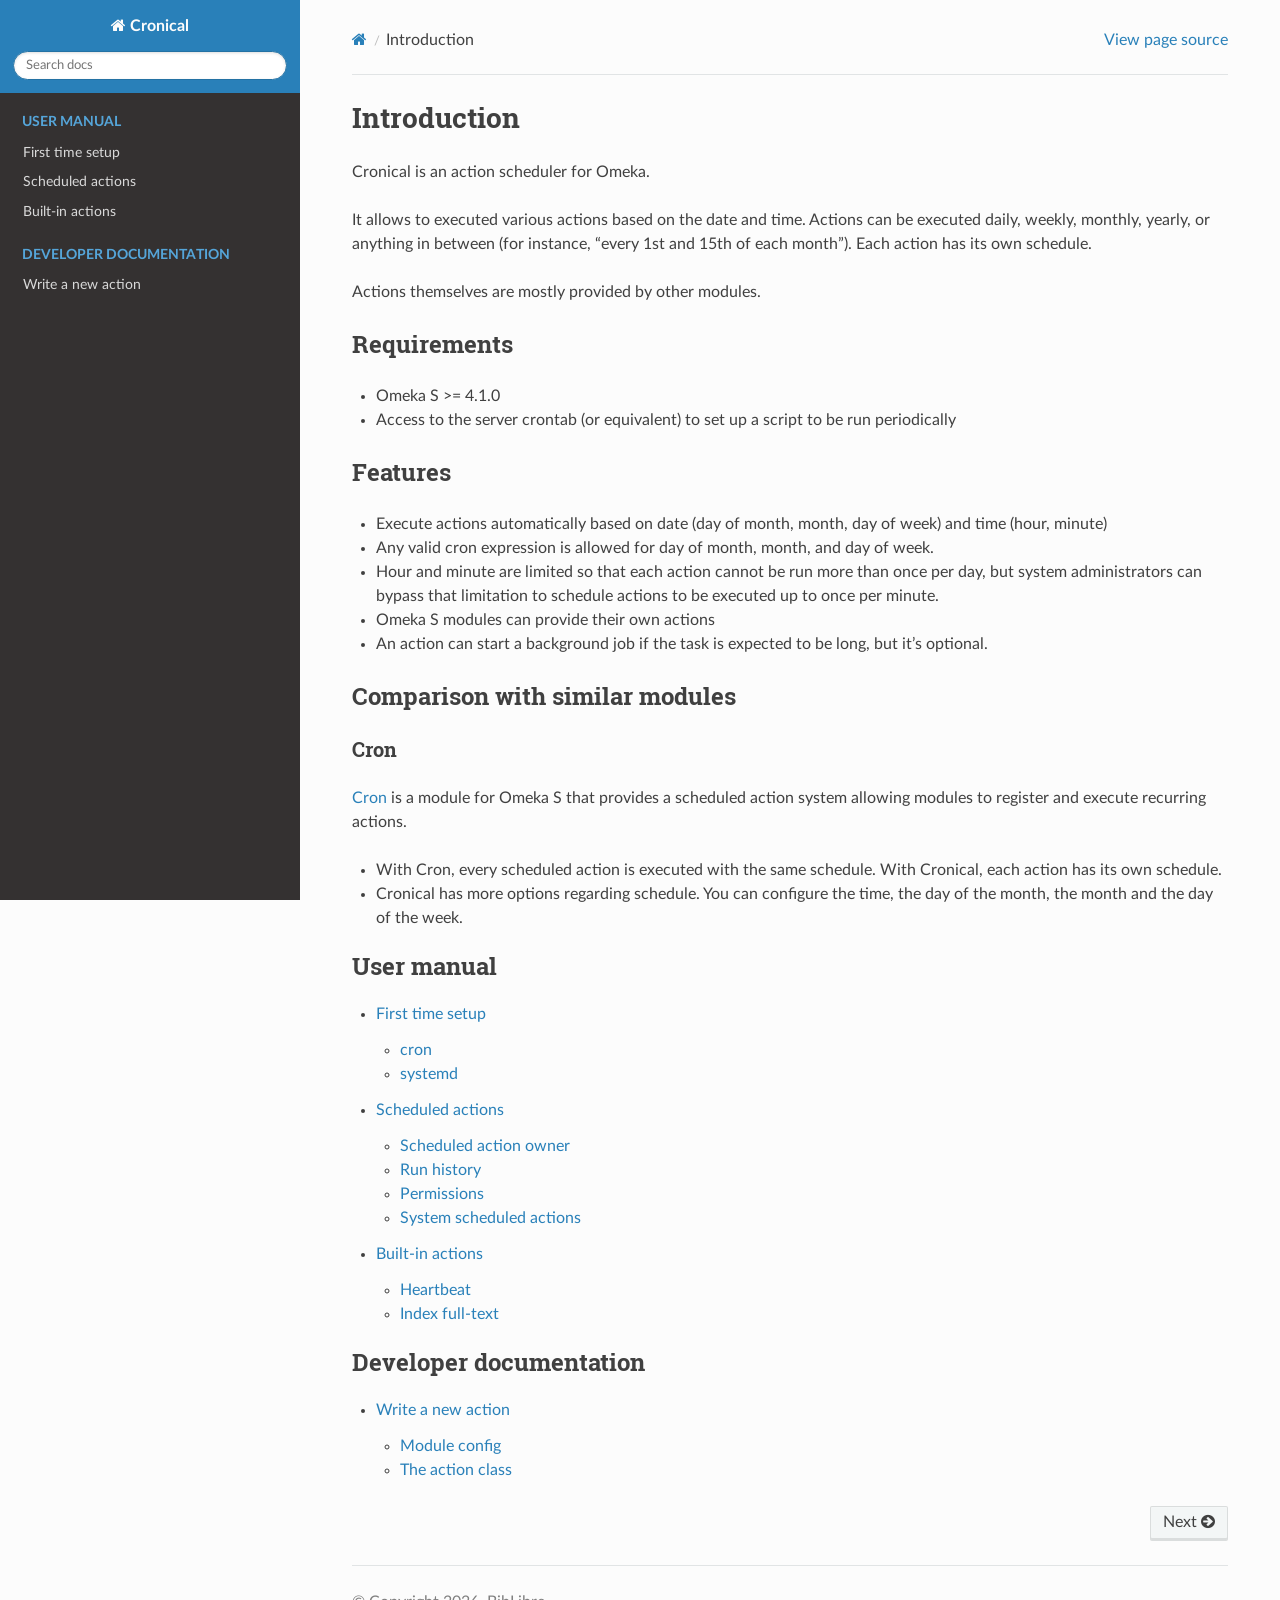
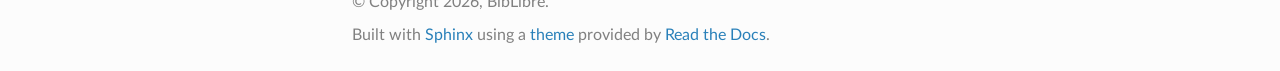
==== commit 64e09fbd: "Drone build: 6 Triggered-by: 5196a3e1a45eae814ba075d9a8282bf44fb44437" ====
--- a/en/index.html
+++ b/en/index.html
@@ -130,6 +130,8 @@
 </li>
 <li class="toctree-l1"><a class="reference internal" href="scheduled-actions.html">Scheduled actions</a><ul>
 <li class="toctree-l2"><a class="reference internal" href="scheduled-actions.html#scheduled-action-owner">Scheduled action owner</a></li>
+<li class="toctree-l2"><a class="reference internal" href="scheduled-actions.html#run-history">Run history</a></li>
+<li class="toctree-l2"><a class="reference internal" href="scheduled-actions.html#permissions">Permissions</a></li>
 <li class="toctree-l2"><a class="reference internal" href="scheduled-actions.html#system-scheduled-actions">System scheduled actions</a></li>
 </ul>
 </li>
